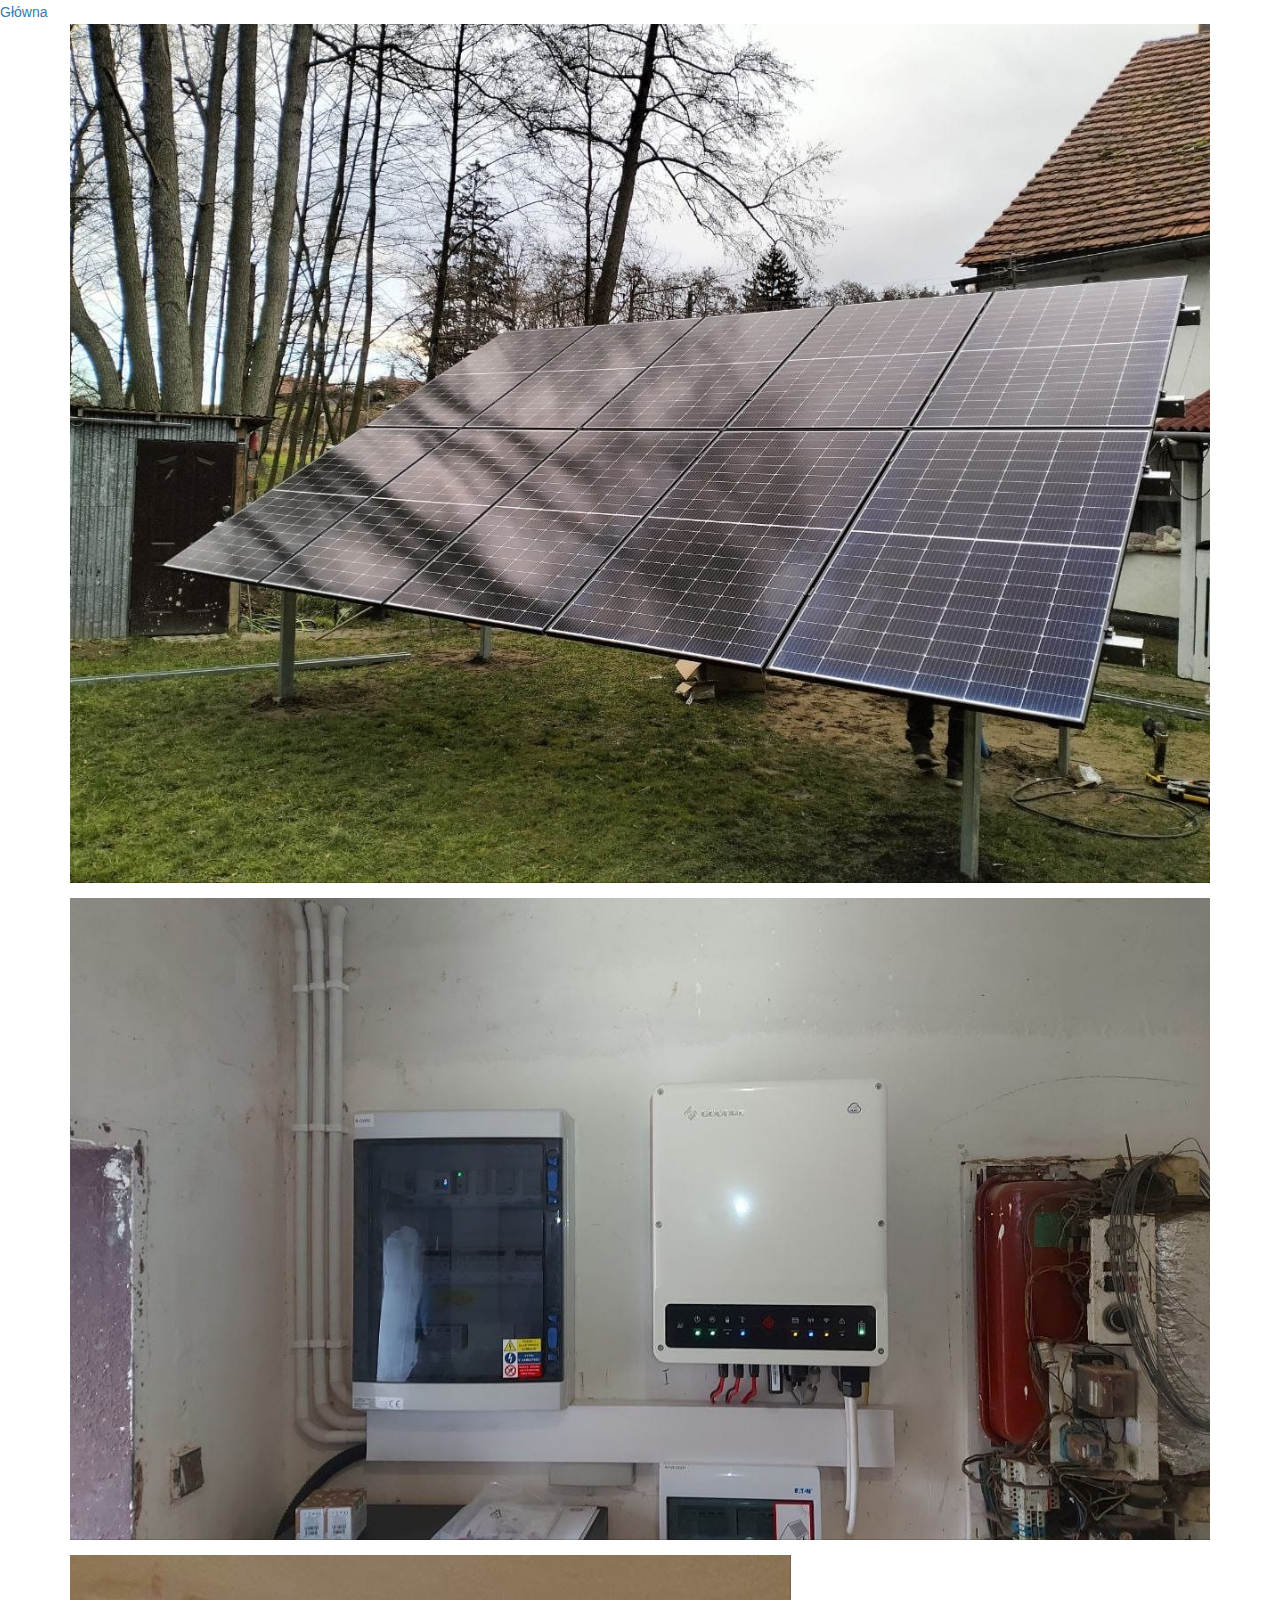
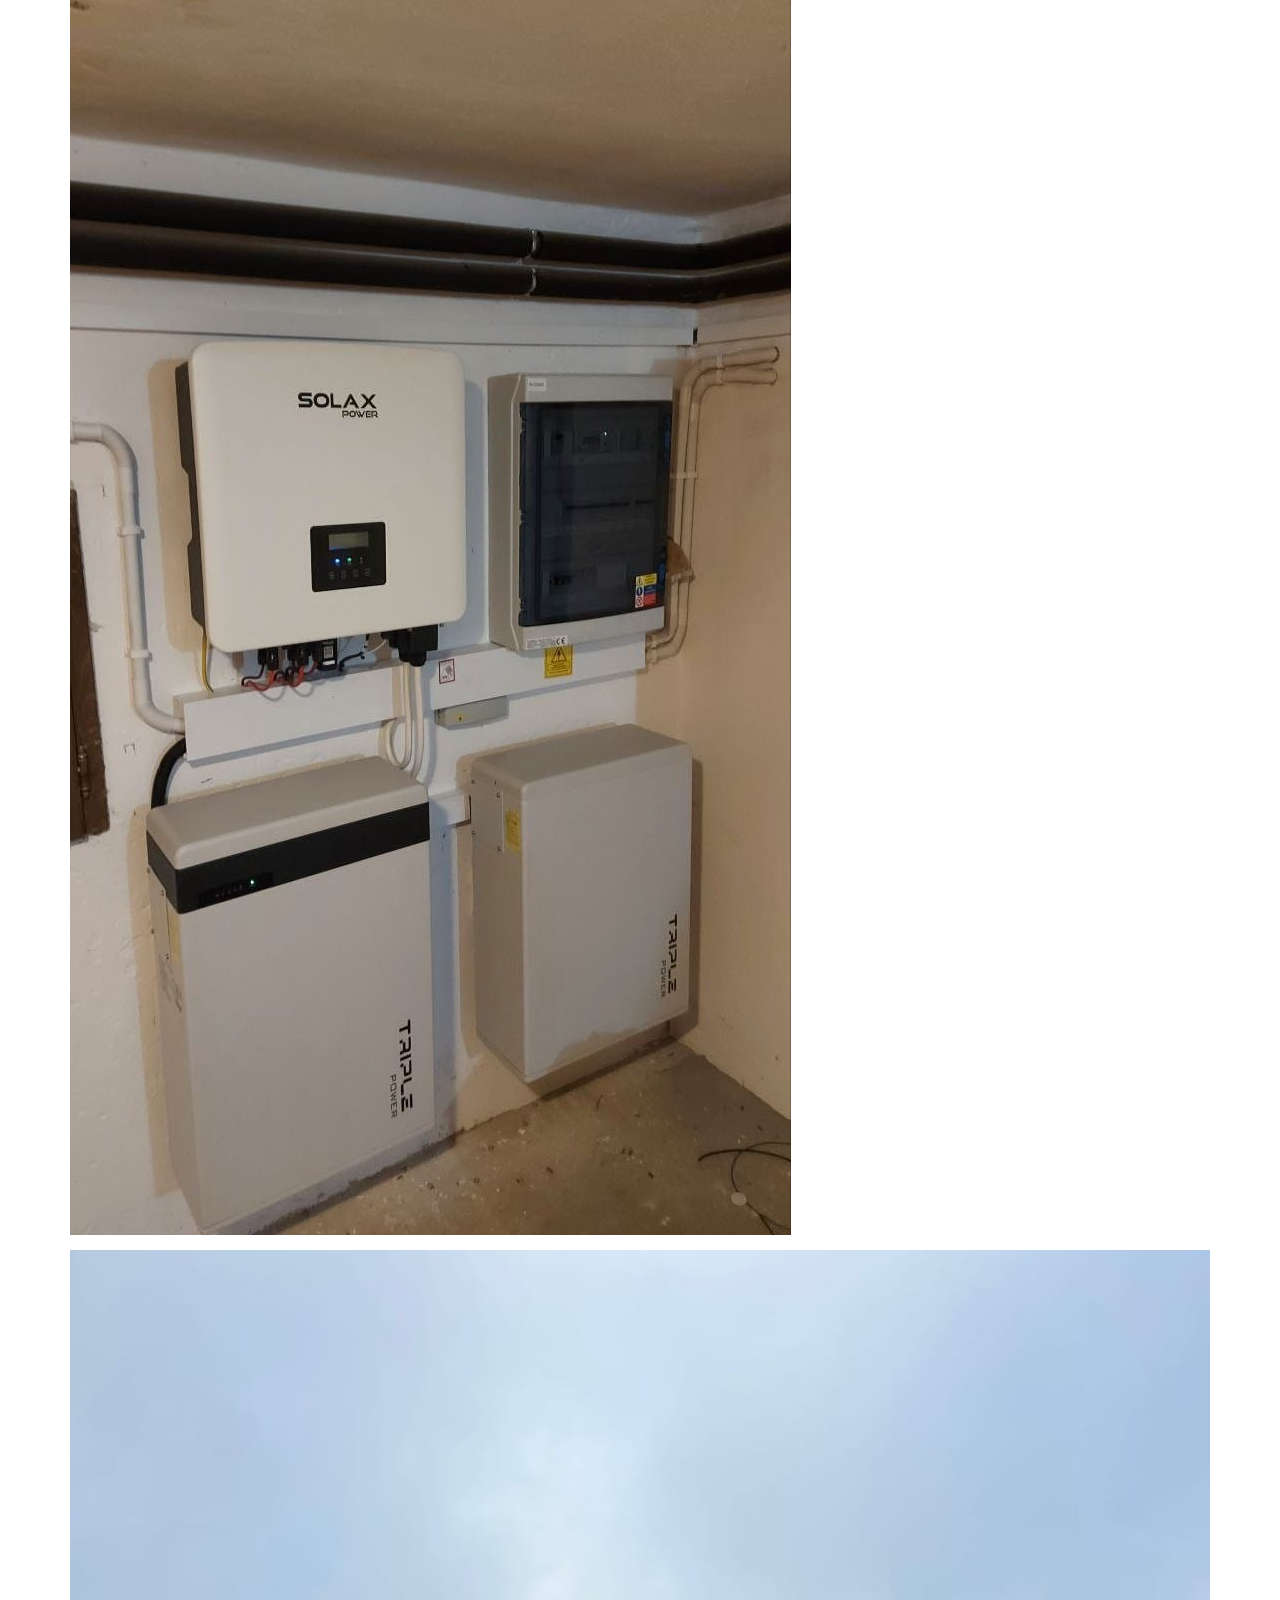
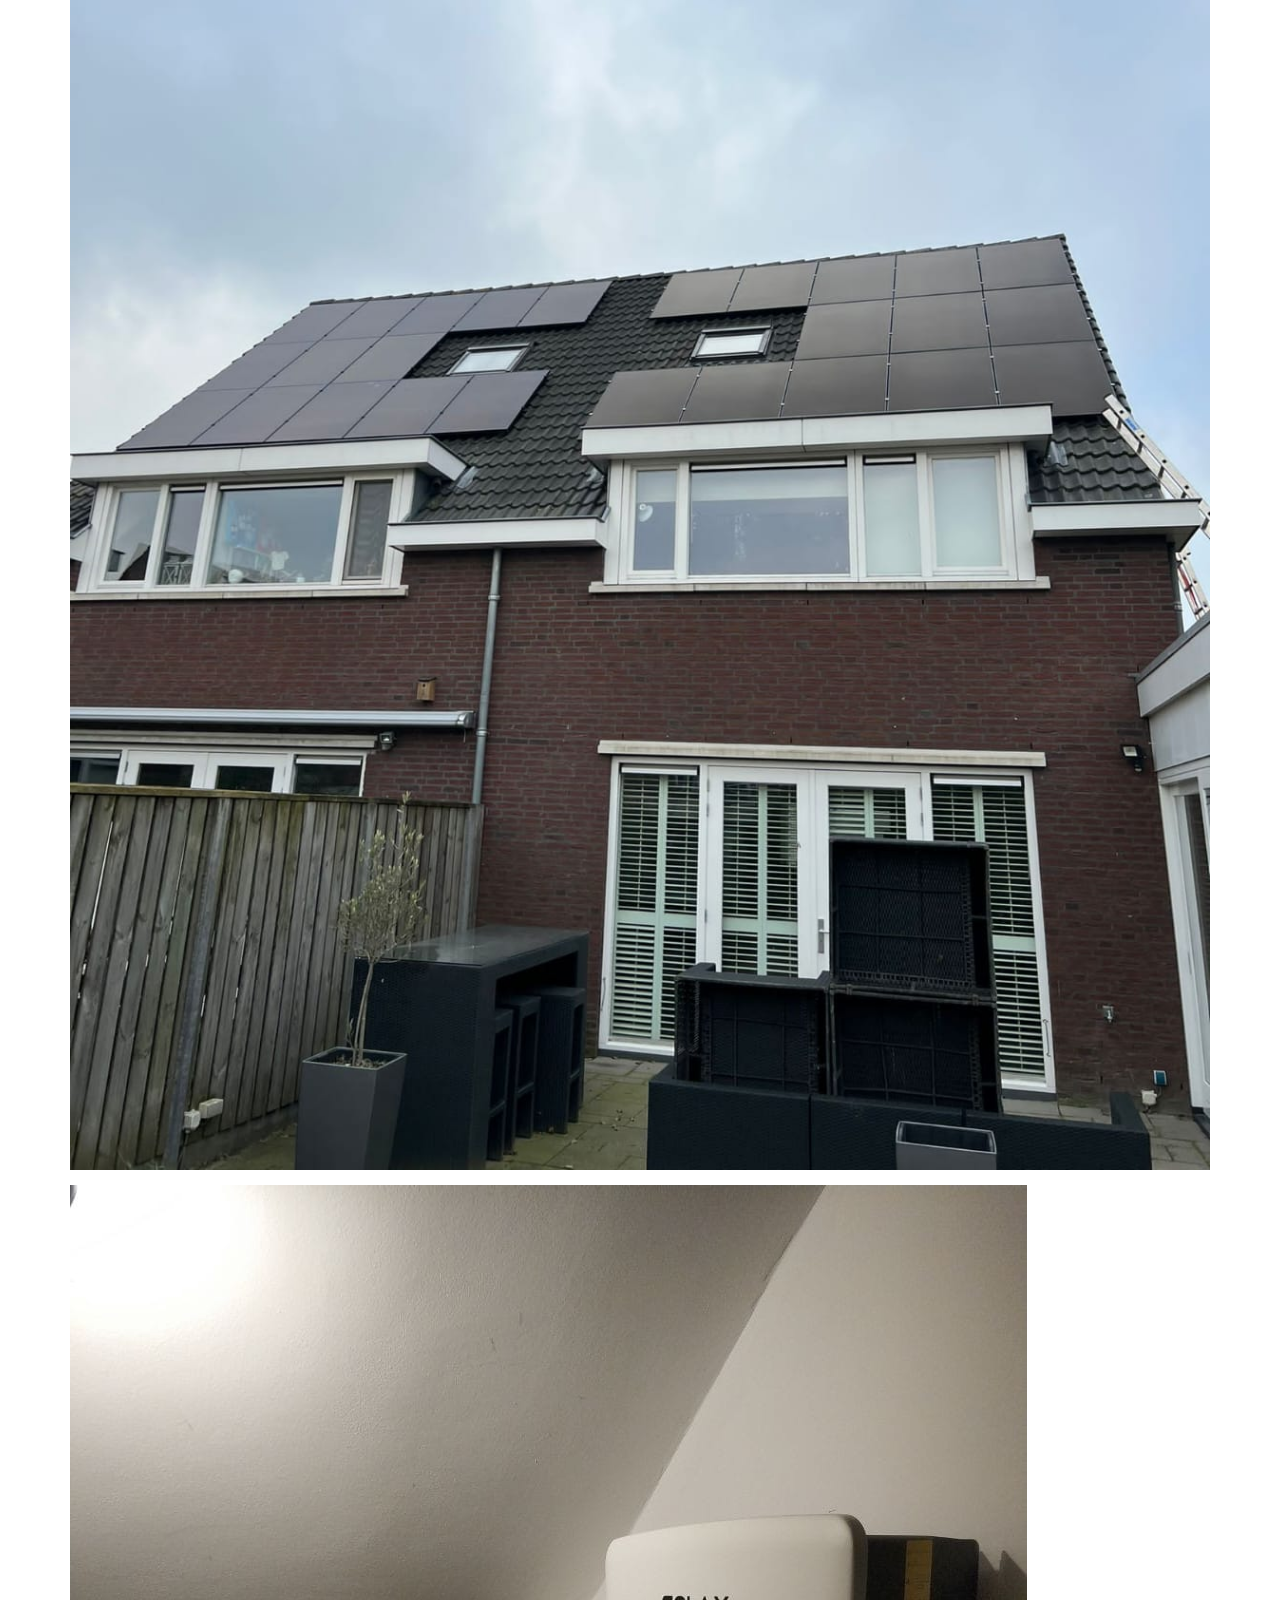
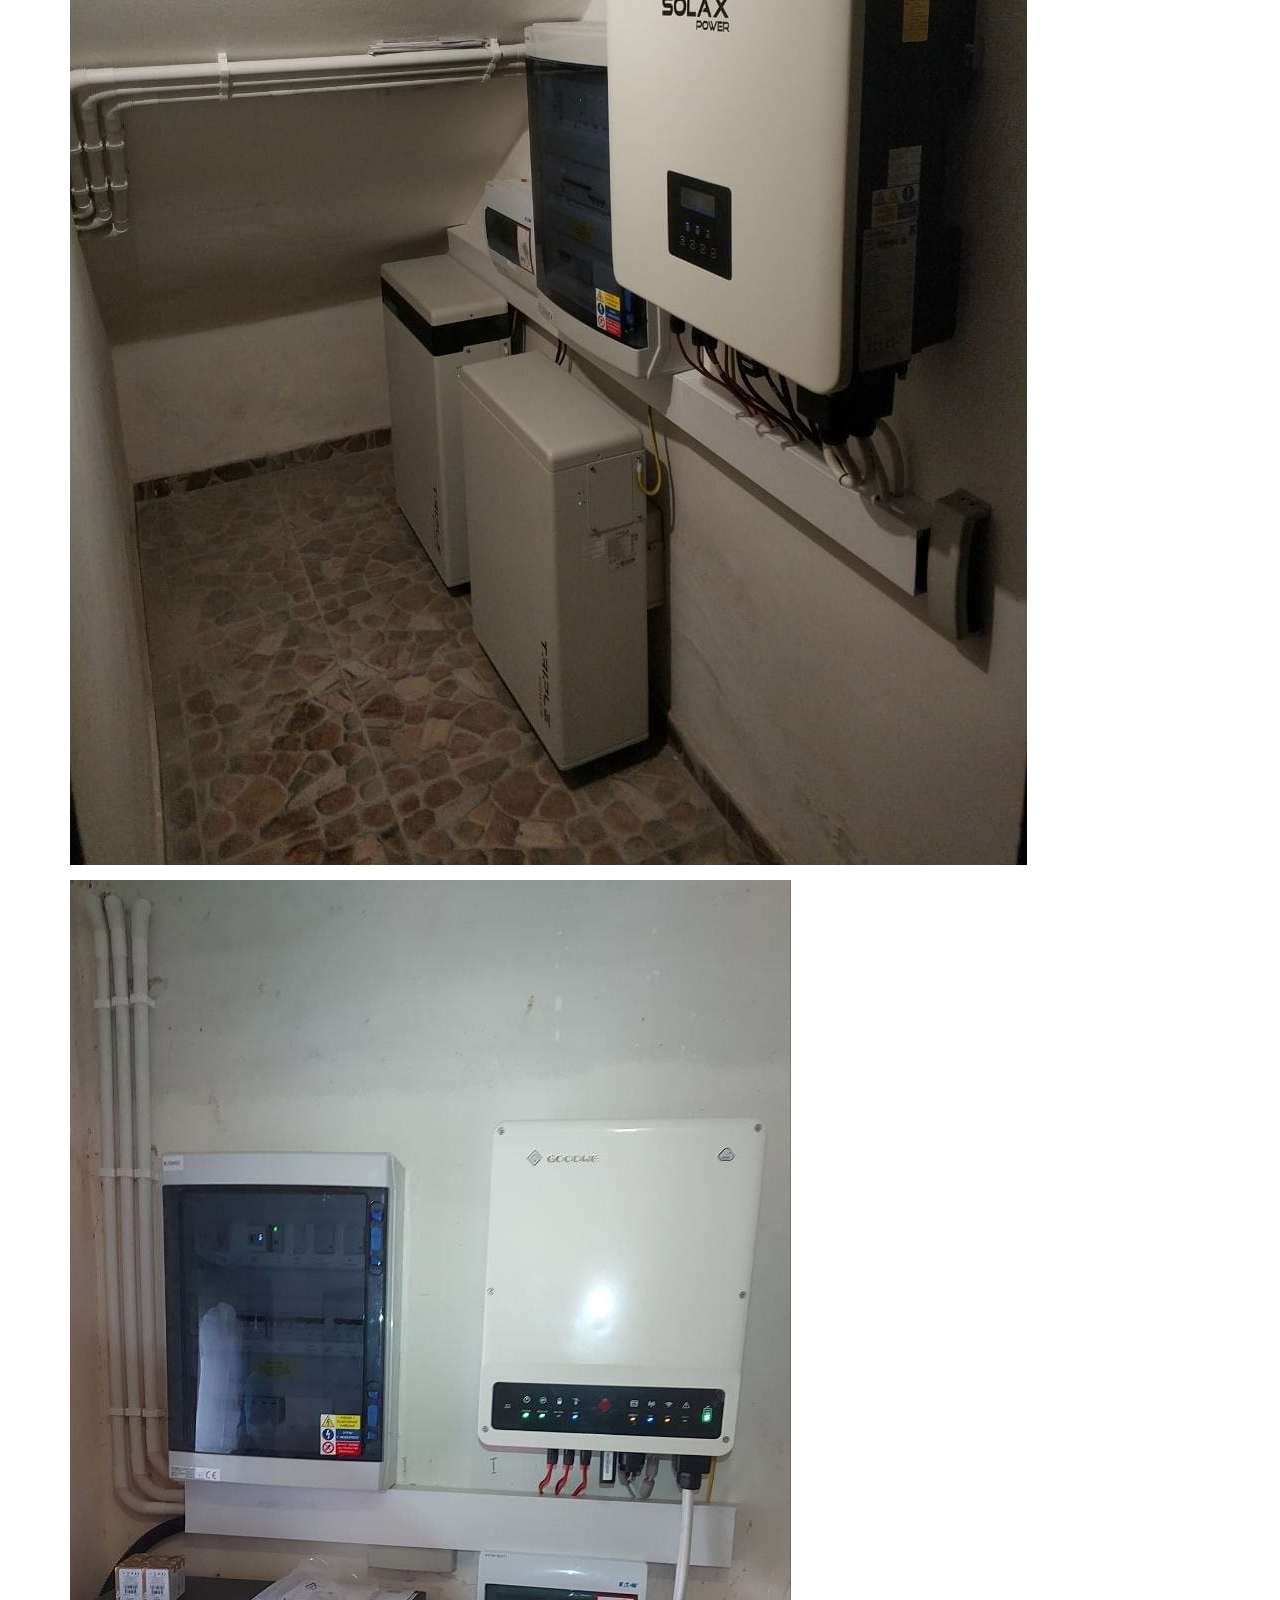
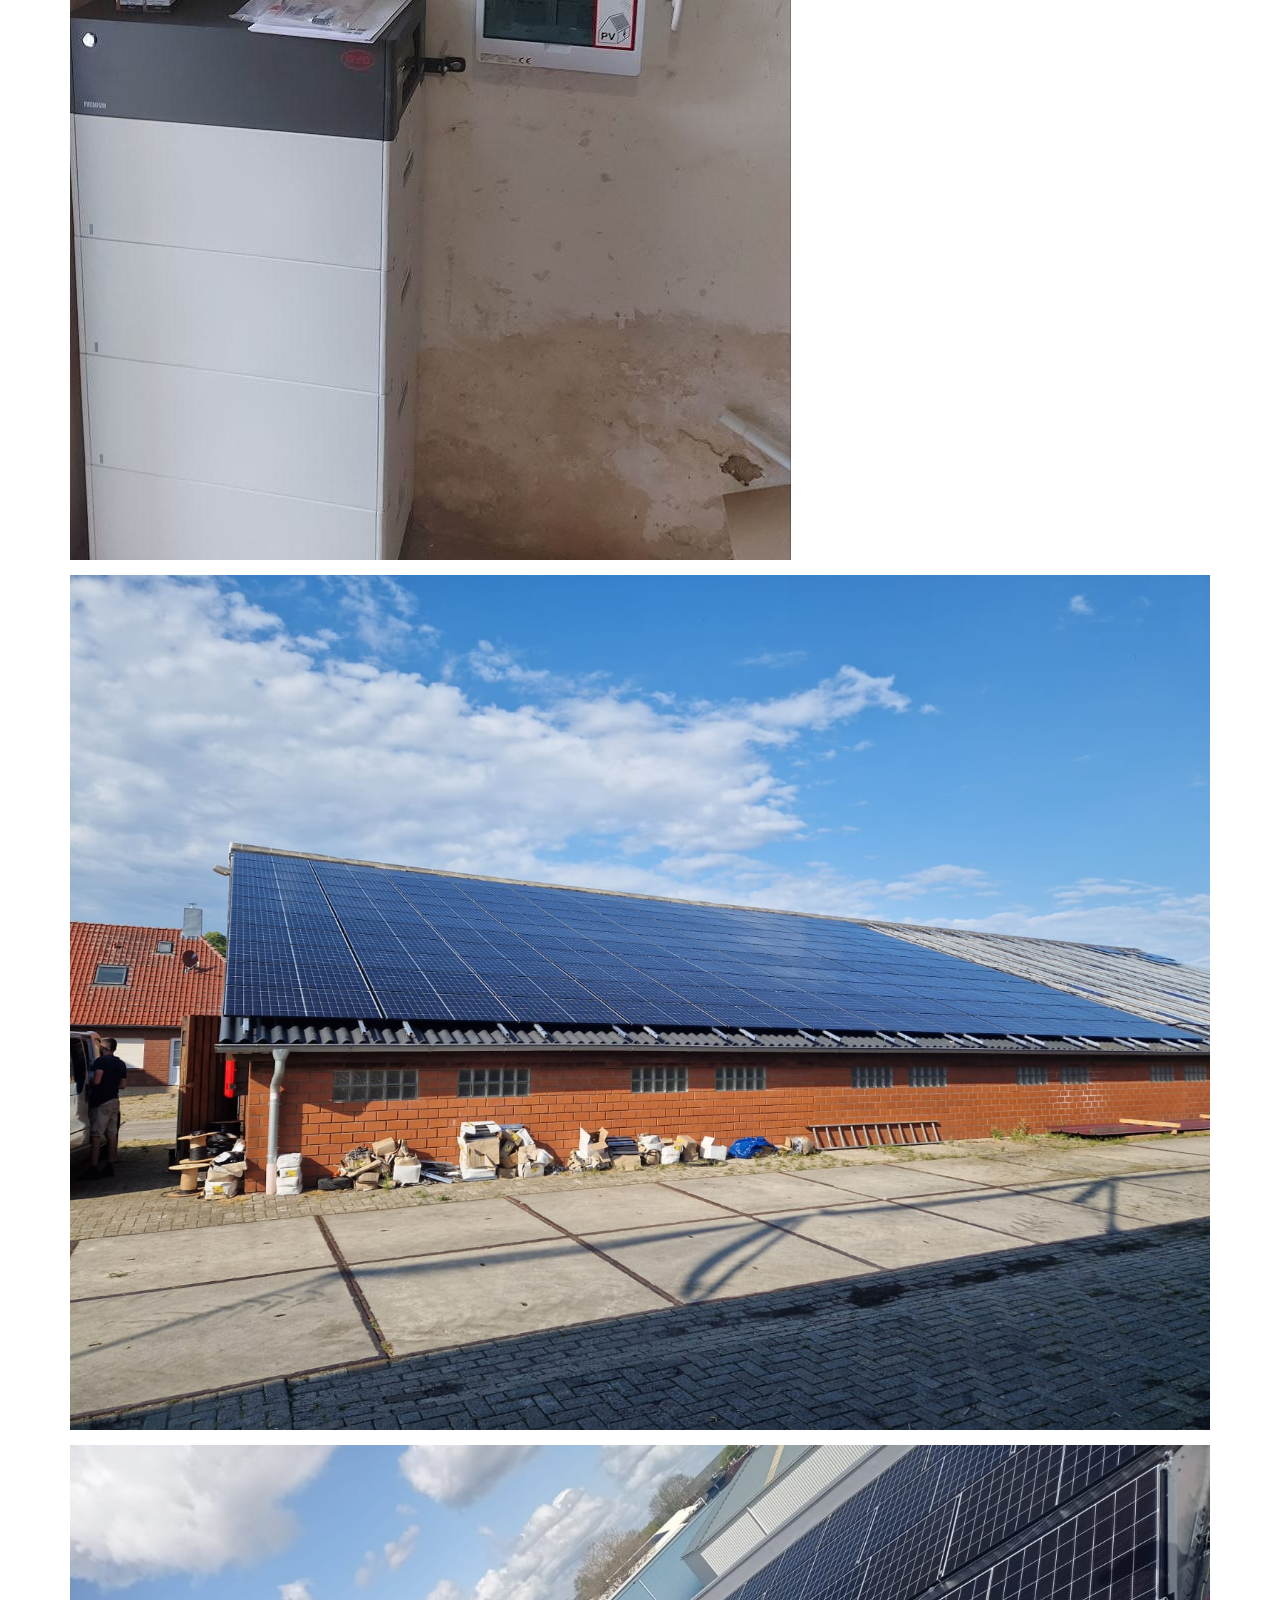
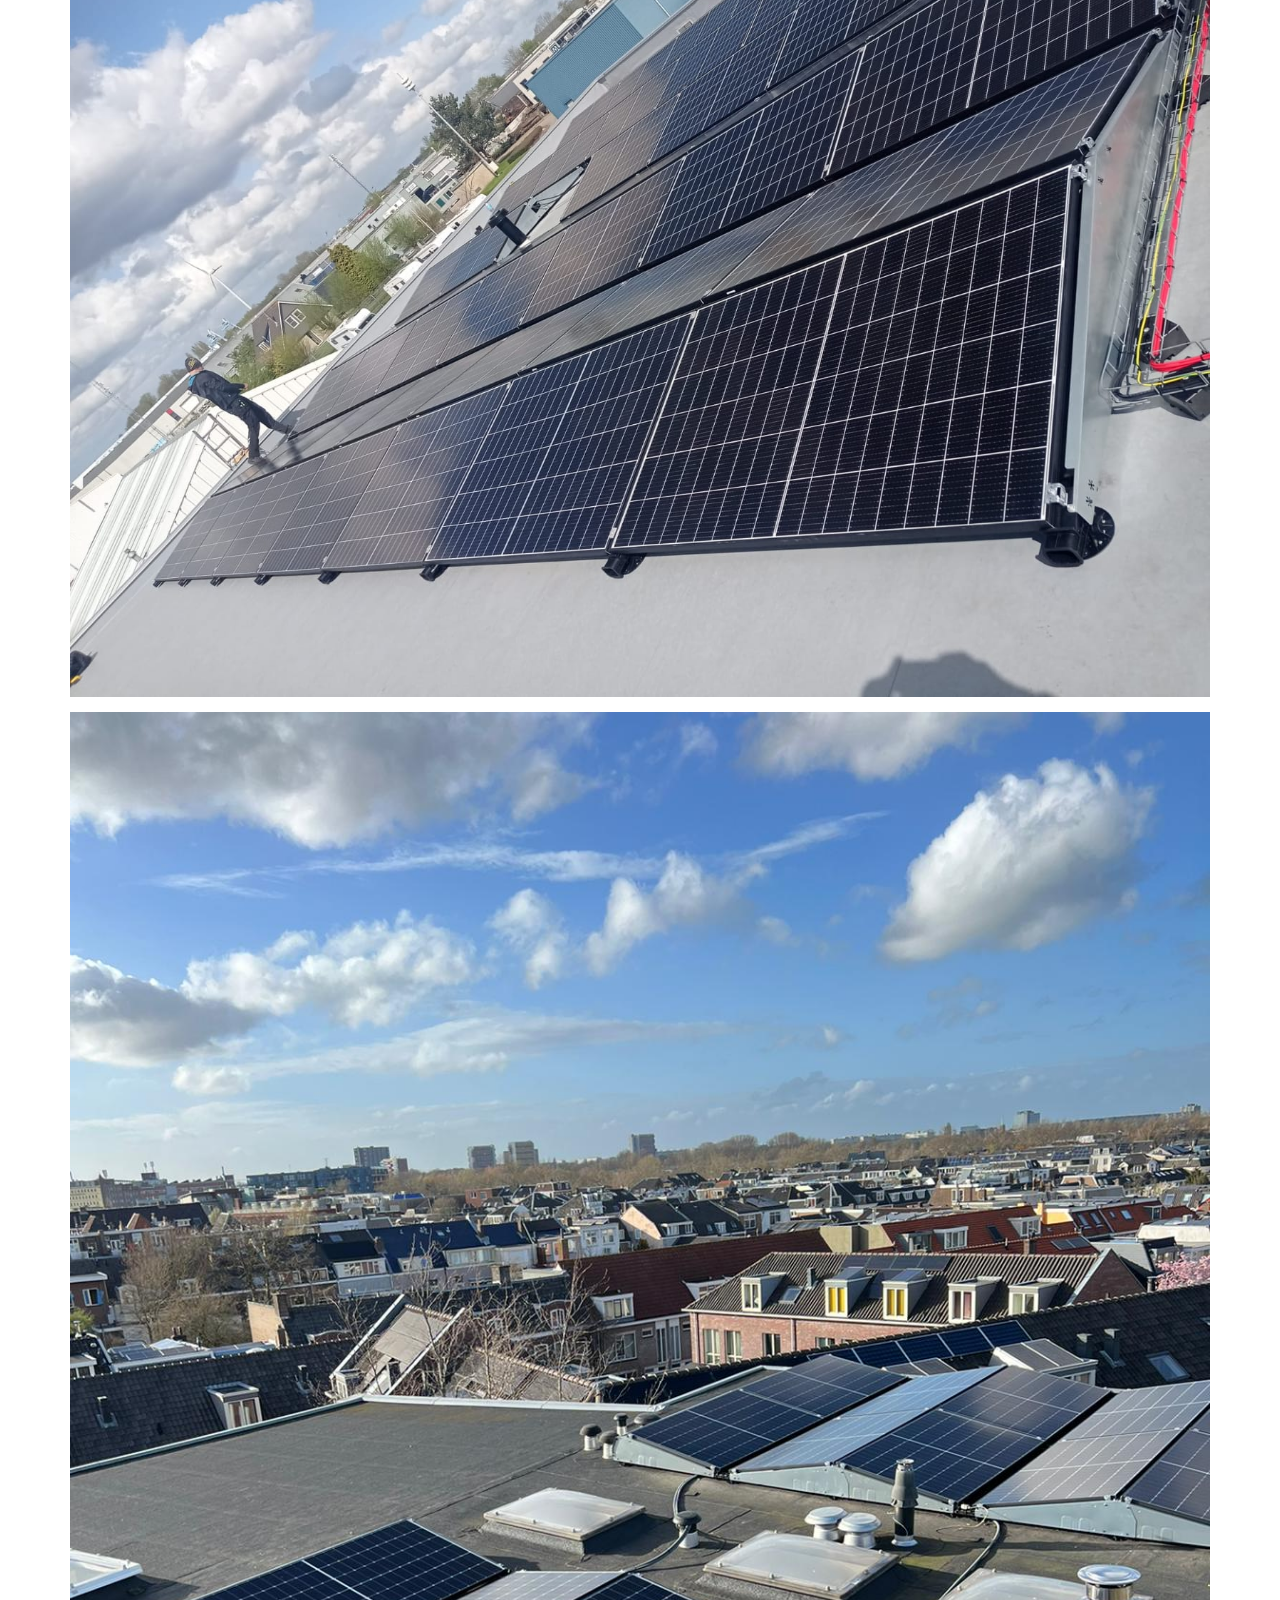
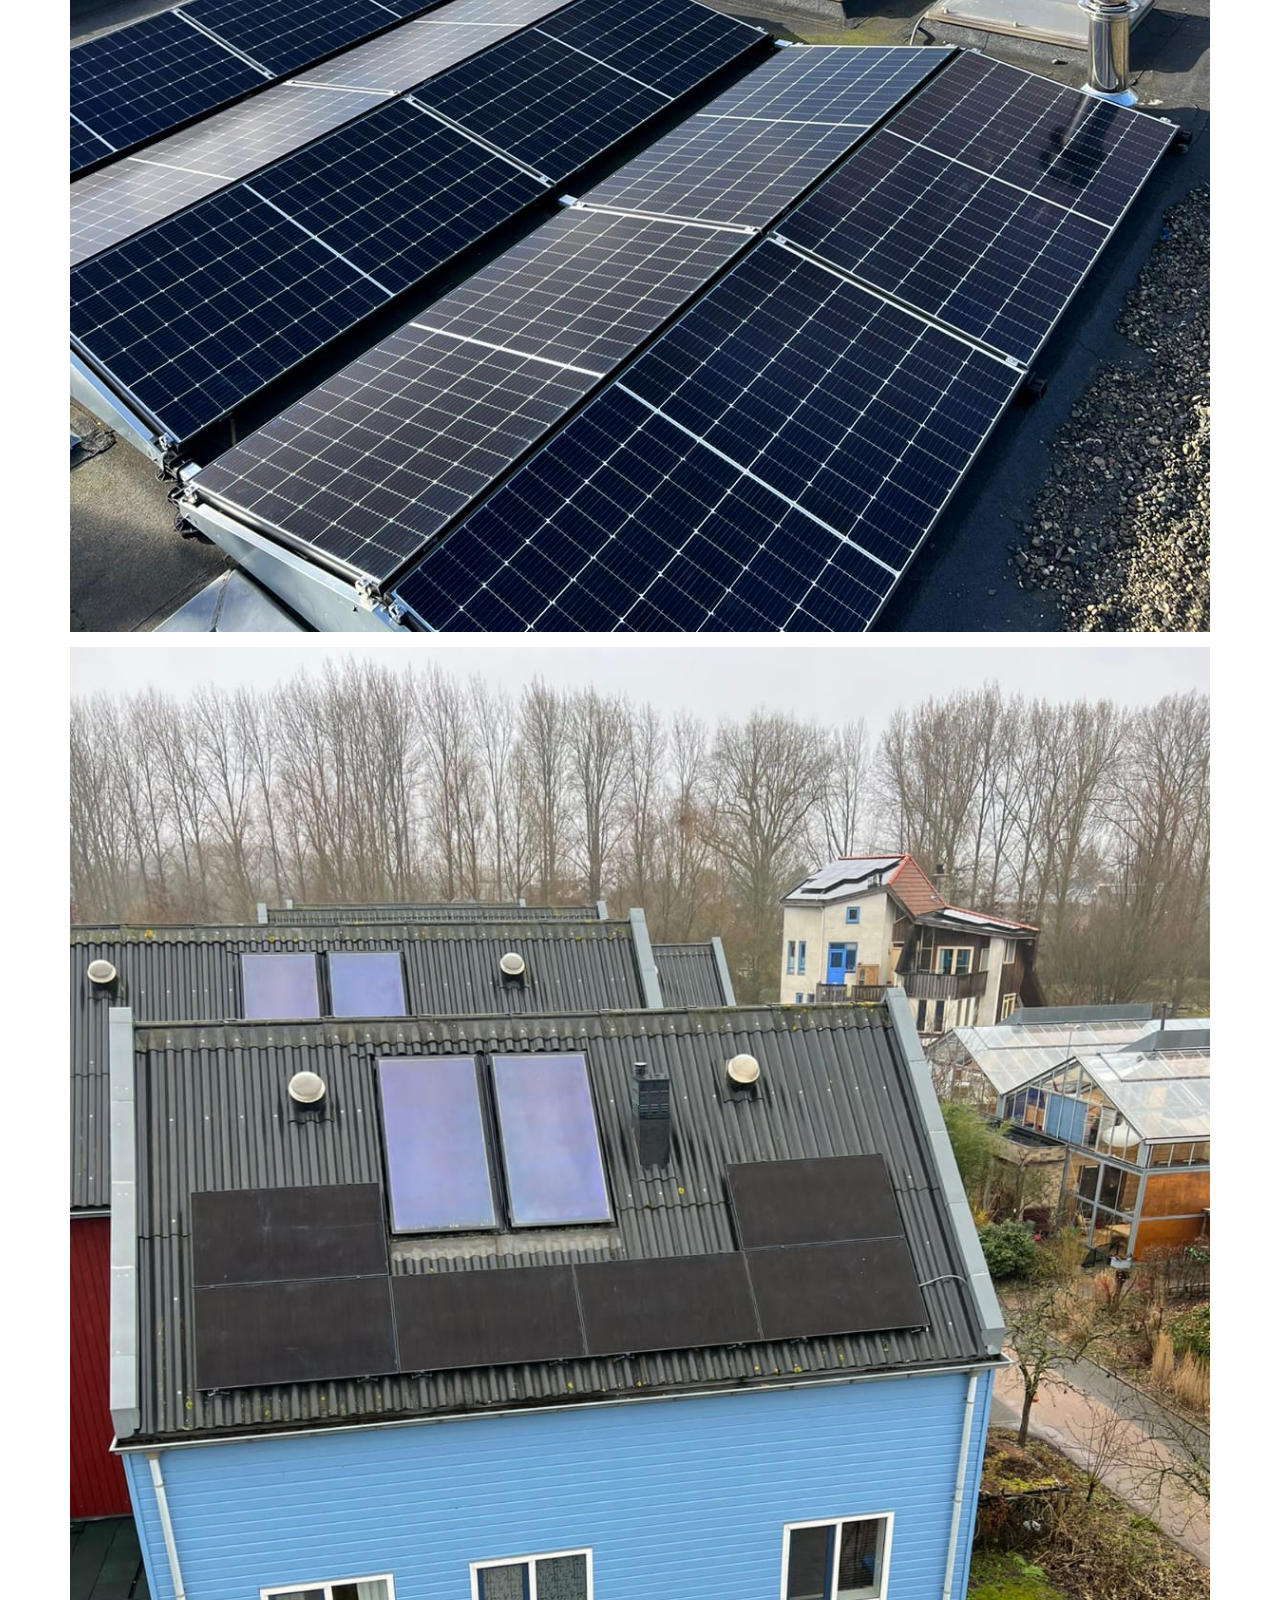
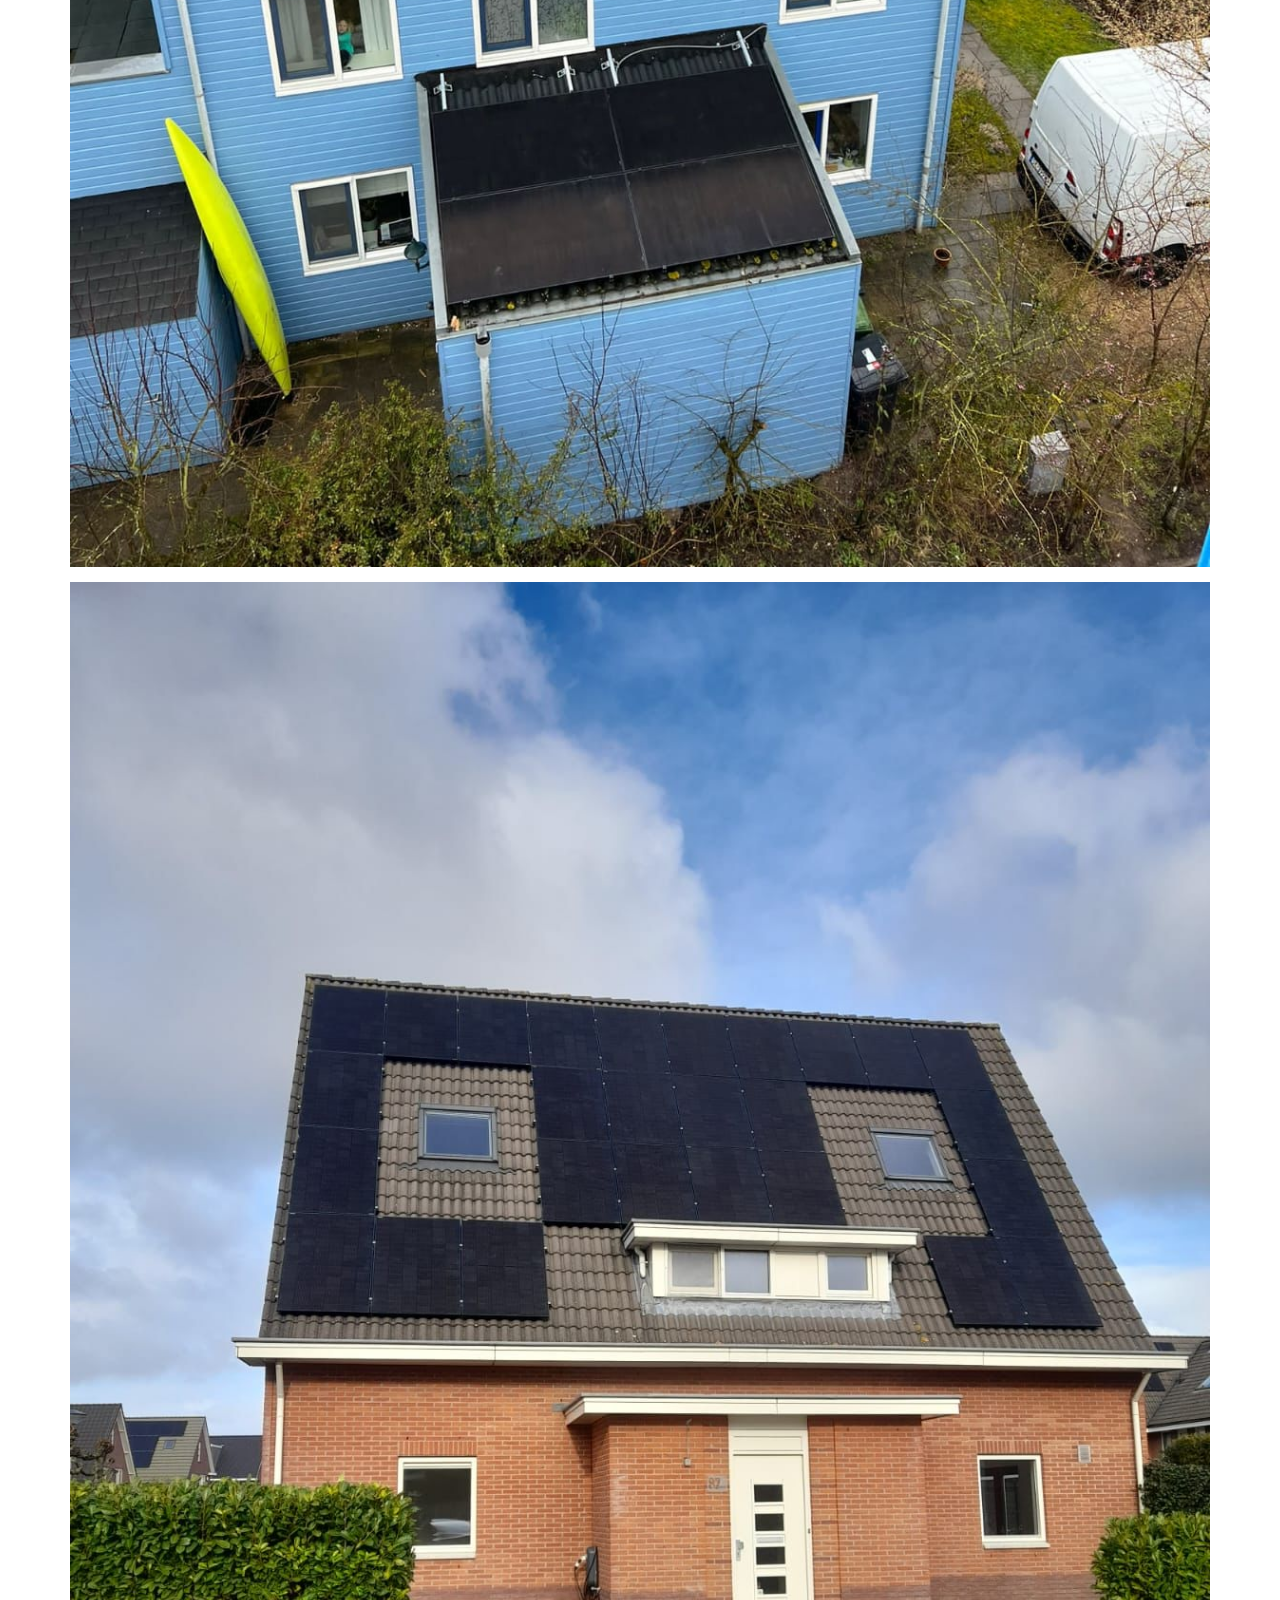
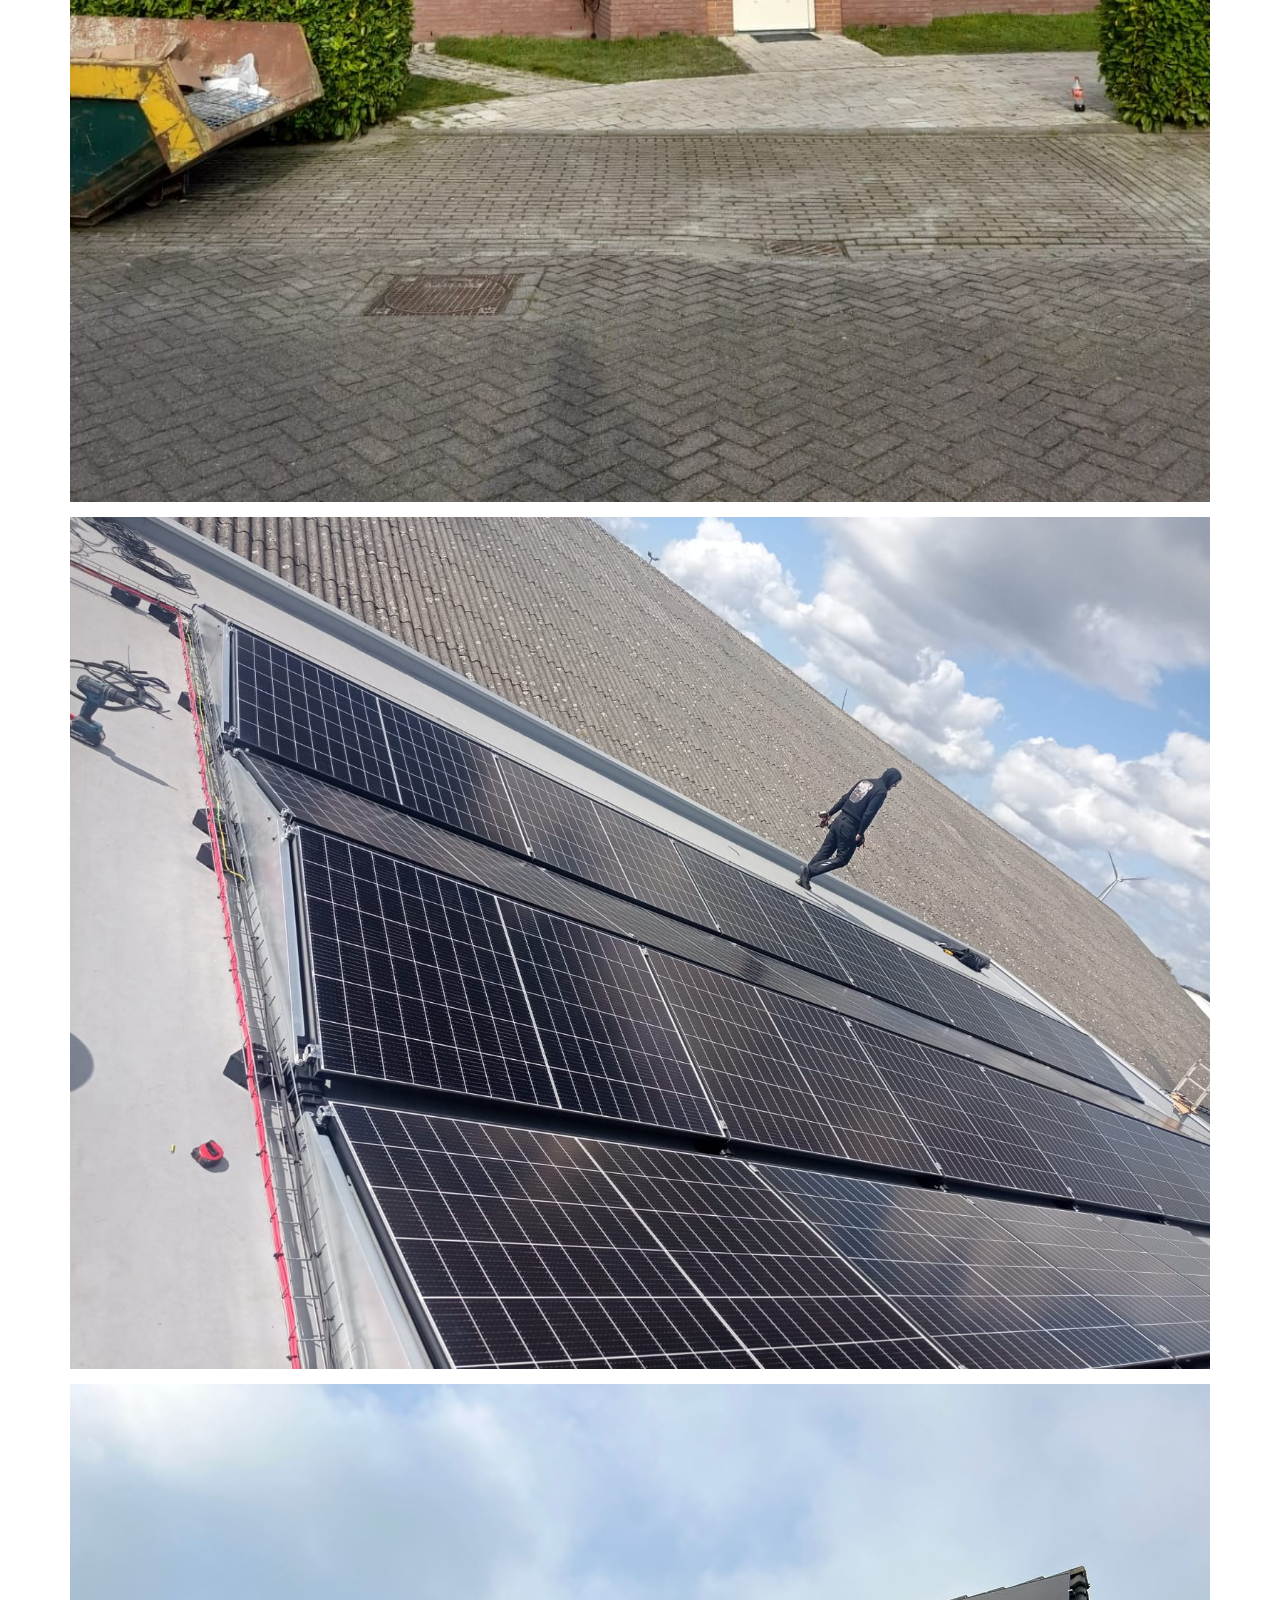
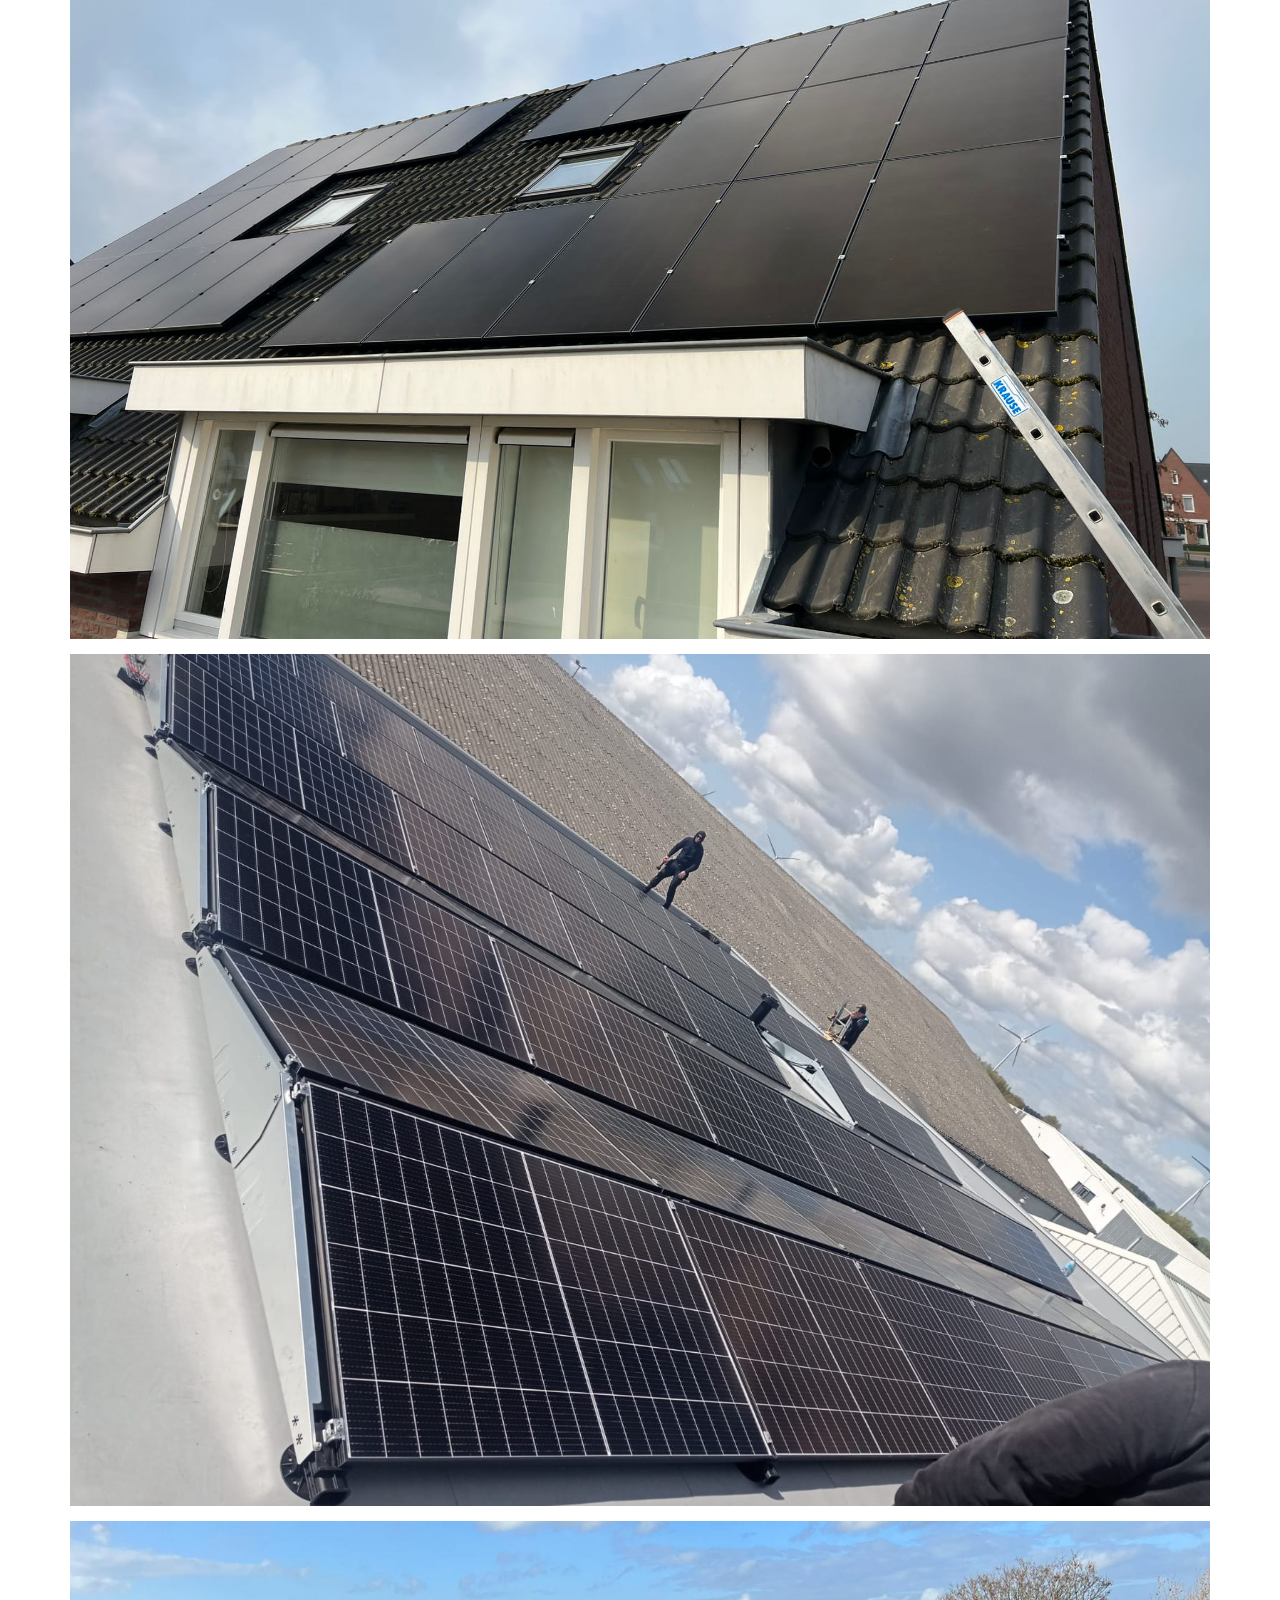
==== gallery.html @ a051c111 "add gallery" ====
<!doctype html>
<html>
<head>
<meta charset="utf-8">
<meta name="viewport" content="width=device-width, maximum-scale=1">
<title>EnergyRR</title>
<link href="css/bootstrap.min.css" rel="stylesheet" type="text/css">
<link href="css/style.css" rel="stylesheet" type="text/css"> 
<link href="css/font-awesome.css" rel="stylesheet" type="text/css"> 
<link href="css/animate.css" rel="stylesheet" type="text/css">
 
<!--[if lt IE 9]>
    <script src="js/respond-1.1.0.min.js"></script>
    <script src="js/html5shiv.js"></script>
    <script src="js/html5element.js"></script>
<![endif]-->
 
</head>
  <body>
    <div class="scroll-link gallery-item">
    <p><a href="index.html">Główna</a></p>
</div>
<div class="gallery">
    <img src="./img/fotowoltaika/fotowol_01.jpg">
    <img src="./img/fotowoltaika/fotowol_02.jpg">
    <img src="./img/fotowoltaika/fotowol_03.jpg">
    <img src="./img/fotowoltaika/fotowol_04.jpg">
    <img src="./img/fotowoltaika/fotowol_05.jpg">
    <img src="./img/fotowoltaika/fotowol_06.jpg">
    <img src="./img/fotowoltaika/fotowol_07.jpg">
    <img src="./img/fotowoltaika/fotowol_08.jpg">
    <img src="./img/fotowoltaika/fotowol_09.jpg">
    <img src="./img/fotowoltaika/fotowol_10.jpg">
    <img src="./img/fotowoltaika/fotowol_11.jpg">
    <img src="./img/fotowoltaika/fotowol_12.jpg">
    <img src="./img/fotowoltaika/fotowol_13.jpg">
    <img src="./img/fotowoltaika/fotowol_14.jpg">
    <img src="./img/fotowoltaika/fotowol_15.jpg">
    <img src="./img/fotowoltaika/fotowol_16.jpg">
    <img src="./img/fotowoltaika/fotowol_17.jpg">
    <img src="./img/fotowoltaika/fotowol_18.jpg">
    <img src="./img/fotowoltaika/fotowol_19.jpg">
    <img src="./img/fotowoltaika/fotowol_20.jpg">
    <img src="./img/fotowoltaika/fotowol_21.jpg">
    <img src="./img/hydraulika/pompyciepla_01.jpg">
    <img src="./img/hydraulika/pompyciepla_02.jpg">
    <img src="./img/hydraulika/pompyciepla_03.jpg">
    <img src="./img/hydraulika/pompyciepla_04.jpg">
    <img src="./img/hydraulika/pompyciepla_05.jpg">
    <img src="./img/hydraulika/pompyciepla_06.jpg">
    <img src="./img/hydraulika/pompyciepla_07.jpg">
    <img src="./img/hydraulika/pompyciepla_08.jpg">
    <img src="./img/hydraulika/pompyciepla_09.jpg">
    <img src="./img/hydraulika/pompyciepla_10.jpg">
    <img src="./img/hydraulika/pompyciepla_11.jpg">
    <img src="./img/hydraulika/pompyciepla_12.jpg">
    <img src="./img/hydraulika/pompyciepla_13.jpg">
    <img src="./img/hydraulika/pompyciepla_14.jpg">
    <img src="./img/hydraulika/pompyciepla_15.jpg">
    <img src="./img/hydraulika/pompyciepla_16.jpg">
    <img src="./img/hydraulika/pompyciepla_17.jpg">
    <img src="./img/hydraulika/pompyciepla_18.jpg">
    <img src="./img/hydraulika/pompyciepla_19.jpg">
    <img src="./img/hydraulika/pompyciepla_20.jpg">
</div>

  </body>
</html>
---- css/style.css ----
/*
Author URI: http://webthemez.com/
Note: 
Licence under Creative Commons Attribution 3.0 
Do not remove the back-link in this web template 
-------------------------------------------------------*/

@charset "utf-8";
@import url(http://fonts.googleapis.com/css?family=Raleway:800,700,400);
@import url(http://fonts.googleapis.com/css?family=Signika:400,600);

/* Reset
---------------------------------*/
ul {
    list-style: none;
}

.figure {
    margin: 0px;
}

img {
    max-width: 100%;
}

a, a:hover, a:active {
    outline: 0px !important;
}
.clear {
    clear: both;
    display: block;
    overflow: hidden;
    visibility: hidden;
    width: 0;
    height: 0;
}
.clearfix:before,
.clearfix:after {
    content: '\0020';
    display: block;
    overflow: hidden;
    visibility: hidden;
    width: 0;
    height: 0;
}

.clearfix:after {
    clear: both;
}


/* Styles
---------------------------------*/
body {
    background: #fff;
    font-family: 'Open Sans', sans-serif;
    font-size: 14px;
    font-weight: normal;
    color: #888888;
    margin: 0;
}

h2 {
    font-size: 38px;
    color: #222222;
    font-family: 'Raleway', sans-serif;
    font-weight: normal;
    margin: 0px 0 25px 0;
    text-align: center;
    text-transform: uppercase;
}

h3 {
    font-family: 'Open Sans', sans-serif;
    font-weight: 600;
    color: #222222;
    font-size: 18px;
    margin: 0 0 5px 0;
}

h6 {
    font-size: 16px;
    color: #888888;
    font-family: 'Open Sans', sans-serif;
    font-weight: 400;
    text-align: center;
    margin: 0 0 60px 0;
}

p {
    line-height: 24px;
    margin: 0;
}

/* Header Styles
---------------------------------*/

#header_wrapper {
    background: #ffffff;
    padding: 20px 0px;
}

.header_box {
    position: relative;
}

.logo {
    float: left;
    margin-top: 8px;
	position: relative;
	z-index: 2;
}

.res-nav_click {
    display: none;
}

/*--- Hero ----*/


	

/* Nav Styles
---------------------------------*/
.navbar-inverse {
    background-color: transparent;
    border-color: transparent;
}

.navbar {
    border: 0px solid #fff;
    min-height: 40px;
    margin-bottom: 0px;
}

.navbar-inverse .navbar-nav > li > a {
    color: #222;
}

.navStyle {
    float: right;
}

.navStyle ul {
    list-style: none;
    padding: 0px;
    margin-top: 90px;
}

.navStyle ul li {
    display: inline-block;
    margin: 0 5px;
}



.navStyle ul li:last-child {
    margin: 0 0 0 23px;
}

.navStyle ul li a {
    display: block;
    font-size: 14px;
    color: #222222;
    font-family: 'Raleway', sans-serif;
    text-decoration: none;
    text-transform: uppercase;
    font-weight: 600;
    transition: all 0.2s ease-in-out;
    -moz-transition: all 0.2s ease-in-out;
    -webkit-transition: all 0.2s ease-in-out;
}

.navStyle ul li a:hover {
    color:rgb(153, 191, 56);
}

.navStyle > li > a:hover, .nav > li > a:focus {
    text-decoration: none;
    color: rgb(153, 191, 56);
    background-color: transparent;
}

.navbar-inverse .navbar-nav > li > a:hover, .navbar-inverse .navbar-nav > li > a:focus {
    color: rgb(153, 191, 56);
    background-color: transparent;
}

.navbar-inverse .navbar-nav > .active > a, .navbar-inverse .navbar-nav > .active > a:hover, .navbar-inverse .navbar-nav > .active > a:focus {
    color: rgb(153, 191, 56);
    background-color: transparent;
}

.navStyle > li.active > a,
.navStyle > li.active > a:hover {
    text-decoration: none;
    color: rgb(153, 191, 56);
    background-color: transparent;
}

.borderLeft {
    border-left: 1px solid #DADADA;
}

.borderTop {
    margin-top: 30px;
    border-top: 1px solid #DADADA;
}

.mrgTop {
    margin-top: 30px;
}
/* Top_content
---------------------------------*/

.top_cont_outer {
    background: rgb(153, 191, 56);
    position: relative;
}

.hero_section {
    position: relative;
    padding-top: 50px;
}

.white_pad {
    position: relative;
    right: 0px;
    bottom: 0px;
}

.white_pad img {
    position: absolute;
    right: 0px;
    bottom: 0px;
}

.top_left_cont {
    padding: 110px 0;
}

.top_left_cont h3 {
    font-size: 16px;
    color: rgb(187, 216, 113);
    margin: 0 0 20px 0;
    text-align: left;
    font-weight: 700;
}

.top_left_cont h2 {
    font-size: 40px;
    color: #FFF;
    line-height: 52px;
    margin: 0 0 26px 0;
    font-family: 'Raleway', sans-serif;
    text-align: left;
}

.top_left_cont h2 strong {
    font-weight: 700;
}

.top_left_cont p {
    font-size: 16px;
    color: rgb(255, 255, 255);
    margin: 0 0 30px 0;
    line-height: 26px;
}

a.read_more2 {
    font-family: 'Raleway', sans-serif;
    display: block;
    font-size: 16px;
    width: 178px;
    height: 46px;
    line-height: 46px;
    border-radius: 3px;
    text-align: center;
    text-transform: uppercase;
    font-weight: 600;
    transition: all 0.2s ease-in-out;
    -moz-transition: all 0.2s ease-in-out;
    -webkit-transition: all 0.2s ease-in-out;
    background: transparent;
    color: #fff;
    border: 1px solid #fff;
}

a.read_more2:hover {
    background: #fff;
    color: rgb(153, 191, 56);
    border: 1px solid #fff;
}

	

.clients-names{
    font-size: 20px;
    color: #FFF;
}



/* Services
---------------------------------*/

#service {
    padding: 60px 0px;
    background:  rgb(153, 191, 56);
}

.service_wrapper {
    padding: 40px 0 40px;
}

.service-h2 {
    color: #FFF;
}


.service_block {
    text-align: center;
    padding-left: 15px;
    padding-right: 15px;
}

.service_icon {
    border: 2px solid rgb(153, 191, 56);
    border-radius: 50%;
    width: 90px;
    height: 90px;
    margin: 0px auto 25px;
}

.service_icon.icon2 {
    border: 2px solid #53d14c;
}

.service_icon.icon3 {
    border: 2px solid rgb(153, 191, 56);
}

.service_icon span {
    background: transparent;
    border-radius: 50%;
    display: block;
    height: 100%;
    width: 100%;
}

.service_icon i {
    color: rgb(153, 191, 56);
    font-size: 40px;
    margin-top: 0;
    position: relative;
    top: 20px;
    z-index: 20;
}

.service_block h3 {
    font-family: 'Raleway', sans-serif;
    font-weight: 600;
    font-size: 18px;
    color: #FFF;
    margin: 35px 0 18px;
}

.service_block p {
    font-size: 16px;
    color: #888888;
    margin: 0px;
}
	


/* Latest Work
---------------------------------*/


#work_outer {
    background: #f9f9f9;
    padding: 70px 0px;
    position: relative;
}

.work_pic {
    position: absolute;
    right: 0;
    top: 25%;
    width: 50%;
}

.inner_section {
    padding: 60px 0 20px;
}

.service-list {
    padding: 0 0 0 0;
    font-size: 14px;
    margin-bottom: 40px;
}

.service-list-col1 {
    float: left;
    width: 60px;
    text-align: center;
}

.service-list-col1 i {
    /* display:; */
    color: #888;
    font-size: 19px;
    font-style: normal;
    line-height: 20px;
}

.service-list-col2 {
    overflow: hidden;
}

.page_section.alabaster {
    background: #fafafa;
}

.work_bottom {
    padding: 20px 0 0 0px;
}

.work_bottom span {
    font-size: 18px;
    color: #333333;
    display: block;
    margin: 0 0 20px 0;
}

a.contact_btn {
    background: #fff;
    text-transform: uppercase;
    display: block;
    width: 176px;
    height: 49px;
    text-align: center;
    line-height: 49px;
    font-size: 16px;
    color: rgb(153, 191, 56);
    border-radius: 3px;
    font-family: 'Raleway', sans-serif;
    font-weight: 600;
    border: 2px solid rgb(153, 191, 56);
    transition: all 0.2s ease-in-out;
    -moz-transition: all 0.2s ease-in-out;
    -webkit-transition: all 0.2s ease-in-out;
}

a.contact_btn:hover {
    background: rgb(153, 191, 56);
    color: #fff;
}

.input-text {
    background: transparent;
}



img {
    max-width: 100%;
}

/* no transition on .isotope container */

.isotope .isotope-item {
  /* change duration value to whatever you like */
    -webkit-transition-duration: 0.6s;
    -moz-transition-duration: 0.6s;
    transition-duration: 0.6s;
}

.isotope .isotope-item {
    -webkit-transition-property: -webkit-transform, opacity;
    -moz-transition-property: -moz-transform, opacity;
    transition-property: transform, opacity;
}

.page_section.paddind {
    padding-bottom: 80px;
}


/* Happy Clients
---------------------------------*/



#clients {
    padding: 60px 0px;
}

.client_area {
    width: 960px;
    margin: 0px auto;
}

.client_section {
    padding: 35px 0 0 0;
}

.client_section.btm {
    padding: 20px 0 0 0;
}

.client_profile {
    float: left;
    text-align: center;
}

.client_profile.flt {
    float: right;
}

.client_profile_pic {
    border-radius: 50%;
    border: 2px solid #f5f5f5;
    margin: 0 0 15px 0;
    width: 220px;
    height: 220px;
}

.client_profile_pic img {
    border-radius: 50%;
    border: 3px solid #f5f5f5;
}

.client_profile h3 {
    font-size: 18px;
    color: #49b5e7;
    margin: 0 0 0 0;
}

.client_profile span {
    display: block;
    font-size: 16px;
    color: #888888;
}

/* Clients
---------------------------------*/


.client_logos {
    background: rgb(153, 191, 56);
    padding: 80px 0;
    margin-top: 40px;
   
}

.client_logos ul {
    padding: 0;
    margin: 0;
    list-style: none;
    text-align: center;
}

.client_logos ul li {
    display: inline;
    margin: 0 25px;
}

.client_logos ul a {
    display: inline-block;
    margin: 0 20px;
}

.page_section.team {
    padding: 60px 0;
}

.page_section.team h6 {
    margin-bottom: 40px;
}


/* Team
---------------------------------*/
.team_section {
    /* max-width: 993px; */
    margin: 0 auto;
}

.team_area {
    width: 30.66%;
    margin-right: 3.82979%;
    /* height: 490px; */
    overflow: hidden;
    text-align: center;
    float: left;
}

.team_area span {
    margin-bottom: 24px;
    display: block;
}

.team_area:nth-of-type(3n+0) {
    margin: 0;
}

.team_box {
    width: auto;
    height: auto;
    position: relative;
    border-radius: 50%;
    margin: 7px 7px 25px 7px;
}

.team_box_shadow {
    transition: all 0.3s ease-in-out;
    -moz-transition: all 0.3s ease-in-out;
    -webkit-transition: all 0.3s ease-in-out;
    position: absolute;
    width: 100%;
    height: 26%;
    z-index: 10;
    bottom: 0px;
}

.team_box_shadow a {
    display: block;
    width: 100%;
    height: 100%;
    border-bottom: 4px solid rgb(153, 191, 56);
}

.team_box:hover .team_box_shadow {
    box-shadow: inset  0px 0px 0px 148px rgba(17,17,17,0.80);
}

.team_box:hover ul {
    display: block;
    opacity: 1;
}

.team_box img {
    display: block;
    border-radius: 0%;
    width: 90%;
    margin: 0 auto;
}

.team_box ul {
    display: block;
    opacity: 0;
    padding: 0;
    margin: 0;
    list-style: none;
    position: absolute;
    left: 0;
    top: 86%;
    width: 100%;
    text-align: center;
    margin-top: -14px;
    z-index: 15;
    transition: all 0.6s ease-in-out;
    -moz-transition: all 0.6s ease-in-out;
    -webkit-transition: all 0.6s ease-in-out;
}

.team_box ul li {
    display: inline;
    margin: 0 11px;
}

.team_box ul li a { 
    display: inline-block;
    font-size: 28px;
    color: #fff;
    transition: all 0.3s ease-in-out;
    -moz-transition: all 0.3s ease-in-out;
    -webkit-transition: all 0.3s ease-in-out;
}

.team_box ul li a:hover, .team_box ul li a:focus {
    text-decoration: none;
}

.team_box ul li a.fa-fa-whatsupp:hover {
    color: #55acee;
}

.team_box ul li a.fa-facebook:hover {
    color: #3b5998;
}

.team_box ul li a.fa-pinterest:hover {
    color: rgb(153, 191, 56);
}

.team_box ul li a.fa-google-plus:hover {
    color: rgb(153, 191, 56);
}
 
#aboutUs {
    padding: 60px 0;
}

/* Contact
---------------------------------*/
.page_section.contact {
    padding: 90px 0 100px;
}
 
.contact_section {
    margin: 0 0 60px 0;
}

.contact_section h2 {
    font-size: 40px;
    color: #ffffff;
    margin: 0 0 50px 0;
    text-transform: uppercase;
}

.contact_block {
    text-align: center;
}

.contact_block_icon {
    border-radius: 50%;
    height: 85px;
    width: 85px;
    margin: 0px auto 20px;
}

.contact_block_icon.icon2 {
    border-color:rgb(153, 191, 56);
}

.contact_block_icon.icon3 {
    border-color: #49b5e7;
}

.contact_block_icon span {
    background: none repeat scroll 0 0 #8ae072;
    border: 5px solid #fff;
    border-radius: 50%;
    display: block;
    height: 100%;
    width: 100%;
}

.contact_block_icon.icon2 {
    border-color: rgb(153, 191, 56);
}

.contact_block_icon.icon2 span {
    background: rgb(153, 191, 56);
}

.contact_block_icon.icon3 {
    border-color: #49b5e7;
}

.contact_block_icon.icon3 span {
    background: #49b5e7;
}

.contact_block_icon i {
    color: #fff;
    font-size: 36px;
    margin-top: 0;
    position: relative;
    top: 26px;
    z-index: 20;
}

.contact_block span {
    display: block;
    font-size: 16px;
    color: #ffffff;
    line-height: 20px;
}

.contact_block span a {
    display: block;
    font-size: 16px;
    color: #ffffff;
    line-height: 20px;
}

.contact_info {
    font-size: 15px;
    margin: 0 0 0 20px;
    padding-left: 0;
}

.contact_info  h3 {
    font-size: 24px;
    font-weight: 600;
    margin: 0 0 30px;
    color: #fff;
}

.contact_info p {
    line-height: 28px;
    display: block;
    font-size: 16px;
    color: #ffffff;
    margin: 0 0 30px;
}

.social_links {
    padding:0;
    margin: 0;
    display: block;
    overflow: hidden;
    list-style: none;
}

.social_links li {
    float: left;
    margin-right: 4px;
}

.social_links li a {
    display: block;
    width: 50px;
    height: 50px;
    text-align: center;
    line-height: 50px;
    font-size: 25px;
    color: #fff;
}

.social_links li a:hover, .social_links li a:focus {
    text-decoration: none;
    border-radius: 80px;
}

.whats-app{

    width: 50px;
    height: 50px;
    bottom: 40px;
    color: #FFF;
    text-align: center;
    font-size: 30px;
    margin-left: 25px;
    z-index: 100; 
}
 

.form {
    margin: 0 66px 0 30px;
}

.input-text {
    padding: 15px 16px;
    border: 1px solid #ccc;
    width: 100%;
    height: 50px;
    display: block;
    border-radius: 4px;
    font-size: 15px;
    color: #aaa;
    margin: 0 0 15px 0;
    transition: all 0.3s ease-in-out;
    -moz-transition: all 0.3s ease-in-out;
    -webkit-transition: all 0.3s ease-in-out;
}

.input-text:focus {
    border: 1px solid #fff;
    outline: 0;
    -webkit-box-shadow: inset 0 1px 1px rgba(0, 0, 0, 0.075), 0 0 8px rgba(124, 197, 118, 0.3);
    -moz-box-shadow: inset 0 1px 1px rgba(0, 0, 0, 0.075), 0 0 8px rgba(124, 197, 118, 0.3);
    box-shadow: inset 0 1px 1px rgba(0, 0, 0, 0.075), 0 0 8px rgba(124, 197, 118, 0.3);
}

.input-text.text-area {
    height: 230px;
    resize: none;
    overflow: auto;
    
}

.input-btn {    
    width: 175px;
    height: 50px;
    letter-spacing: 0px;
    background: rgb(153, 191, 56);
    border-radius: 3px;
    color: #ffffff;
    font-size: 16px;
    text-transform: uppercase;
    font-weight: 600;
    border: 0px;
    transition: all 0.3s ease-in-out;
    -moz-transition: all 0.3s ease-in-out;
    -webkit-transition: all 0.3s ease-in-out;
}

.input-btn:hover {
    background: #fff;
    color: #222;
}

/* Footer
---------------------------------*/

.footer_wrapper {
    background: #232323;
}

.footer_bottom {
    border-top: 1px solid #3C3A3A;
    padding: 25px 0;
}

.footer_bottom span {
    display: block;
    font-size: 14px;
    color: #cccccc;
    text-align: center;
}

.footer_bottom span a {
    display: inline-block;
    color: rgb(153, 191, 56);
    font-size: 16px;
    transition: all 0.3s ease-in-out;
    -moz-transition: all 0.3s ease-in-out;
    -webkit-transition: all 0.3s ease-in-out;
}

.footer_bottom span a:hover {
    color: #fff;
}

/* Animation Timers
---------------------------------*/
.delay-02s {
    animation-delay: 0.2s;
    -webkit-animation-delay: 0.2s;
}

.delay-03s {
    animation-delay: 0.3s;
    -webkit-animation-delay: 0.3s;
}

.delay-04s {
    animation-delay: 0.4s;
    -webkit-animation-delay: 0.4s;
}

.delay-05s {
    animation-delay: 0.5s;
    -webkit-animation-delay: 0.5s;
}

.delay-06s {
    animation-delay: 0.6s;
    -webkit-animation-delay: 0.6s;
}

.delay-07s {
    animation-delay: 0.7s;
    -webkit-animation-delay: 0.7s;
}

.delay-08s {
    animation-delay: 0.8s;
    -webkit-animation-delay: 0.8s;
}

.delay-09s {
    animation-delay: 0.9s;
    -webkit-animation-delay: 0.9s;
}

.delay-1s {
    animation-delay: 1s;
    -webkit-animation-delay: 1s;
}

.delay-12s {
    animation-delay: 1.2s;
    -webkit-animation-delay: 1.2s;
}


/*new_profolio*/



	
/* Portfolio */	
	
.container.portfolio_title {
    padding-bottom: 0px;
}

#portfolio {
    padding: 60px 0 40px;
}



/* Portfolio Filters */	

#filters {
    margin-top: 10px;
    margin-bottom: 40px;
    text-align: center;
    display: block;
    float: none;
    z-index: 2;
    position: relative;
}

#filters ul li {
    display: inline-block;
    margin: 0 5px;
}

#filters ul li a {
    display: block;
}

#filters ul li a h5 {
    background: none repeat scroll 0 0 #f7f7f7;
    border-radius: 4px;
    display: inline-block;
    
    font-size: 12px;
    line-height: 20px;
    margin-bottom: 5px;
    padding: 10px 22px;
    text-transform: uppercase;
    transition: all 0.3s ease-in-out 0s;
    background: #fff;
    border: #C2C2C2 solid 1px;
    color: #7C7C7C;
}

#filters ul li a:hover h5, #filters ul li a.active h5 {
    background: #fff;
    color:rgb(153, 191, 56);
    text-decoration: none;
    border: rgb(153, 191, 56) solid 1px;
}

.section-title h2 {
    color: #222222;
    font-family: 'Raleway', sans-serif;
    font-size: 34px;
    letter-spacing: -1px;
    margin: 0 0 15px;
    text-align: center;
    text-transform: uppercase;
}

.section-title span {
    display: block;
    color: #888888;
    font-family: 'Open Sans',sans-serif;
    font-size: 16px;
    font-weight: 400;
    margin: 0 0 60px;
    text-align: center;
}



/* Portfolio Items */	

#portfolio_wrapper {
    position: relative;
    padding: 0;
    width: 100%;
    margin: 0 auto;
    display: block;
}

#portfolio_wrapper .one-four {
    margin: 0!important;
    line-height: 0;
    width: 25%;
    padding: 0;
    position: relative;
}

.portfolio-item {
    padding: 0;
    position: relative;
    overflow: hidden;
}

.portfolio-item .portfolio_img {
    overflow: hidden;
    display: block;
    position: relative;
}

.portfolio-item .portfolio_img img {
    width: 100%;
    height: auto;
}

.portfolio-item:hover .item_overlay {
    opacity: 1;
    transition: all 0.4s ease 0s;
    -moz-transition: all 0.4s ease 0s;
    -webkit-transition: all 0.4s ease 0s;
    -ms-transition: all 0.4s ease 0s;
    -o-transition: all 0.4s ease 0s;
}

.item_overlay {
    width: 100%;
    height: 100%;
    position: absolute;
    top: 0;
    left: 0;
    opacity: 0;
    transition: all 0.3s ease 0s;
    -moz-transition: all 0.3s ease 0s;
    -webkit-transition: all 0.3s ease 0s;
    -o-transition: all 0.3s ease 0s;
    cursor: pointer;
}

.open-project-link {
    width: 100%;
    height: 100%;
    position: absolute;
    z-index: 100;
}

.item_overlay:hover {
    background: rgb(153, 191, 56);
}

.item_info {
    position: absolute;
    height: 100px;
    width: 100%;
    top: 50%;
    margin-top: -50px;
    text-align: center;
}

.project_name {
    color: #fff;
    text-transform: uppercase;
    margin-top: 25px;
    
    opacity: 0;
    font-size: 18px;
    transition: all 0.2s ease 0s;
    -moz-transition: all 0.2s ease 0s;
    -webkit-transition: all 0.2s ease 0s;
    -ms-transition: all 0.2s ease 0s;
    -o-transition: all 0.2s ease 0s;
    position: relative;
    z-index: 10;
}

.portfolio-item:hover .project_name {
    opacity: 1;
    -webkit-transition: opacity .1s .2s;
    -moz-transition: opacity .1s .2s;
    -ms-transition: opacity .1s .2s;
    -o-transition: opacity .1s .2s;
    transition: opacity .1s .2s;
}

.project_catg {
    font-size: 14px;
    color: #fff;
    opacity: 0;
    margin-top: 0px;
    transition: all 0.2s ease 0s;
    -moz-transition: all 0.2s ease 0s;
    -webkit-transition: all 0.2s ease 0s;
    -ms-transition: all 0.2s ease 0s;
    -o-transition: all 0.2s ease 0s;
}

.portfolio-item:hover .project_catg {
    opacity: 0.8;
    -webkit-transition: opacity .1s .2s;
    -moz-transition: opacity .1s .2s;
    -ms-transition: opacity .1s .2s;
    -o-transition: opacity .1s .2s;
    transition: opacity .1s .2s;
}

.zoom-icon {
    left: 50%;
    margin-left: -20px;
    position: inherit;
    width: 40px;
    height: 40px;
    margin-top: 40px;
    opacity: 0;
    background: url(images/zoom.png);
    background-size: 40px 40px;
    transition: all 0.3s ease 0.1s;
    -moz-transition: all 0.3s ease 0.2s;
    -webkit-transition: all 0.3s ease 0.2s;
    -ms-transition: all 0.3s ease 0.2s;
    -o-transition: all 0.3s ease 0.2s;
}

.portfolio-item:hover .zoom-icon {
    opacity: 1;
    margin-top: 0px;
    -webkit-transition: opacity .3s .2s, margin-top .3s .2s;
    -moz-transition: opacity .3s .2s, margin-top .3s .2s;
    -ms-transition: opacity .3s .2s, margin-top .3s .2s;
    -o-transition: opacity .3s .2s, margin-top .3s .2s;
    transition: opacity .3s .2s, margin-top .3s .2s;
}
	
	
	
	
/* Portfolio Isotope Transitions */	

.isotope, .isotope .isotope-item {
    -webkit-transition-duration: 0.8s;
    -moz-transition-duration: 0.8s;
    -ms-transition-duration: 0.8s;
    -o-transition-duration: 0.8s;
    transition-duration: 0.8s;
}

.isotope {
    -webkit-transition-property: height, width;
    -moz-transition-property: height, width;
    -ms-transition-property: height, width;
    -o-transition-property: height, width;
    transition-property: height, width;
}

.isotope .isotope-item {
    -webkit-transition-property: -webkit-transform, opacity;
    -moz-transition-property: -moz-transform, opacity;
    -ms-transition-property: -ms-transform, opacity;
    -o-transition-property: -o-transform, opacity;
    transition-property: transform, opacity;
}

.isotope.no-transition, .isotope.no-transition .isotope-item, .isotope .isotope-item.no-transition {
    -webkit-transition-duration: 0s;
    -moz-transition-duration: 0s;
    -ms-transition-duration: 0s;
    -o-transition-duration: 0s;
    transition-duration: 0s;
}



/* Portfolio Expander */	



#project_container {
    display: none;
    background-color: #FFF;
}

#project-page-button-fullscreen {
    height: auto;
    z-index: 100;
    position: absolute;
    right: 30px;
    top: 30px;
}

#project-page-button-fullscreen li {
    display: inline-block;
    font-size: 30px;
}

#project-page-button-fullscreen li a {
    background: url(images/close.png) no-repeat #fff;
    background-size: 50px 50px;
    width: 50px;
    height: 50px;
    display: block;
    border-radius: 50px;
    opacity: 0.5;
}

#project-page-button-fullscreen li a:hover {
    opacity: 1;
}

#project-page-button {
    text-align: center;
    margin-bottom: 20px;
    height: auto;
    position: relative;
    z-index: 100;
}

#project-page-button li {
    display: inline-block;
    margin: 60px 10px 0px 10px;
    font-size: 30px;
}

#project_data {
    margin-bottom: 0px;
}

.project-section-title {
    text-align: center;
    margin-bottom: 40px;
}

.project-section-title h1 {
    margin-bottom: 5px!important;
    letter-spacing: 1px;
    font-family: 'Raleway', sans-serif;
}

.project-page {
    background-color: #FFF;
    width: 100%;
    height: auto;
    left: 0;
    padding-bottom: 40px;
}

	
/* Portfolio*/	
	
	
.project-image-slider .bx-wrapper .bx-next {
    background: url("images/project_slider_right.png") no-repeat;
    background-size: 35px 65px;
    opacity: 0.3;
    right: -90px;
}

.project-image-slider .bx-wrapper .bx-prev {
    background: url("images/project_slider_left.png") no-repeat;
    background-size: 35px 65px;
    opacity: 0.3;
    left: -90px;
}

.project-image-slider .bx-wrapper .bx-next:hover, .project-image-slider .bx-wrapper .bx-prev:hover {
    opacity: 1;
    background-position: 0;
}

.project-image-slider .bx-wrapper .bx-controls-direction a {
    height: 65px;
    margin-top: -33px;
    outline: 0 none;
    position: absolute;
    text-indent: -9999px;
    top: 50%;
    width: 35px;
    z-index: 100;
}
	
/* Portfolio Normal Expander */		
	
.project-description {
    margin-top: 40px;
    margin-bottom: 20px;
    width: 100%;
    height: auto;
}

.small-border {
    height: 2px;
    width: 50px;
    background-color: #ddd;
    margin-bottom: 15px;
}

.visit-project {
    width: 100%;
    text-align: center;
    border-top: 1px solid #ddd;
    margin-top: 20px;
    padding: 55px 0 20px 0;
}

.project-description h5 {
    color: #222222;
    text-transform: uppercase;
    margin-bottom: 5px;
}
	
	
	
/* Portfolio FullScreen Expander */			
	
#cycle-loader {
    height: 32px;
    left: 50%;
    margin: -8px 0 0 -8px;
    position: absolute;
    top: 50%;
    width: 32px;
    z-index: 999;
}

#arrow_left {
    top: 50%;
    height: 60px;
    position: absolute;
    left: 30px;
    width: 32px;
    z-index: 1000;
    margin-top: -30px;
}

#arrow_right {
    top: 50%;
    height: 60px;
    position: absolute;
    right: 30px;
    width: 32px;
    z-index: 1000;
    margin-top: -30px;
}

#arrow_left:hover, #arrow_right:hover {
    margin-top: -28px;
}

#arrow_left:active, #arrow_right:active {
    margin-top: -28px;
}

div.mc-image {
    -webkit-transition: opacity 1s ease-in-out;
    -moz-transition: opacity 1s ease-in-out;
    -o-transition: opacity 1s ease-in-out;
    transition: opacity 1s ease-in-out;
    -webkit-background-size: cover;
    -moz-background-size: cover;
    -o-background-size: cover;
    background-size: cover;
    background-position: center center;
    background-repeat: no-repeat;
    height: 100%;
    overflow: hidden;
    width: 100%;
}

.in-slide-content div.info-slide {
    background: #FFF url(images/info.png) no-repeat left bottom;
    background-size: 46px 46px;
    position: absolute;
    top: 30px;
    left: 30px;
    width: 46px;
    height: 46px;
    margin: 0;
    display: block;
    text-indent: 10px;
    -moz-border-radius: 23px;
    -webkit-border-radius: 23px;
    border-radius: 23px;
    cursor: pointer;
    z-index: 1000;
    -ms-filter: "progid: DXImageTransform.Microsoft.Alpha(Opacity=50)";
    filter: alpha(opacity=0.5);
    opacity: 0.5;
    -webkit-transition: all 0.3s;
    -moz-transition: all 0.3s;
    -o-transition: all 0.3s;
    -ms-transition: all 0.3s;
    transition: all 0.3s;
}

.in-slide-content div.info-slide:hover {
    width: 200px;
    background: #FFF;
    position: absolute;
    bottom: 40px;
    padding: 10px 20px;
    text-indent: 0px;
    border-radius: 0px;
    -webkit-border-radius: 0px;
    border-radius: 0px;
    z-index: 1000;
    -ms-filter: "progid: DXImageTransform.Microsoft.Alpha(Opacity=100)";
    filter: alpha(opacity=1);
    opacity: 1;
}

.in-slide-content h2, .in-slide-content p {
    padding: 0;
    margin: 0;
    font-size: 12px;
    line-height: 24px;
}

.in-slide-content h2 {
    font-size: 14px;
    color: #444;
    text-shadow: none;
    font-weight: normal;
    text-transform: uppercase;
    z-index: 1001;
    position: relative;
    white-space: nowrap;
}

.info-slide p {
    color: #aaa;
    font-size: 13px;
    text-shadow: none;
    z-index: 1001;
    position: relative;
    margin: 0;
    font-weight: normal;
    white-space: nowrap;
}

.in-slide-content div.info-slide h2 {
    display: none;
    padding: 10px 10px 0 10px;
}

.in-slide-content div.info-slide p {
    display: none;
    padding: 0px 10px 10px 10px;
}

.in-slide-content div.info-slide:hover h2, .in-slide-content div.info-slide:hover p {
    display: inherit;
    padding: 0;
}

/*
   Media Queries
--------------------------- */
@media (min-width: 768px) {


}
@media (max-width: 768px) {
p{
font-size:14px;
}
.hero_section {
position: relative;
padding-top: 10px;
}
.top_left_cont {
padding: 38px 0;
}
.top_left_cont h2 {
font-size: 25px;
color: #FFF;
line-height: 39px;
margin: 0 0 9px 0;
}
.inner_section {
padding: 20px 0 20px;
}
#aboutUs img{
margin-bottom:20px;
}
#aboutUs h3{
font-size:16px;
line-height:22px;
}
.service_block h3 { 
font-size: 16px;
}
service_block p {
font-size: 14px; 
margin: 0px;
margin-bottom: 20px;
}
#filters ul{
padding-left:0px;
}
.form {
margin: 0 18px;
}
.page_section.team{
padding: 40px 0;
}

 #clients {
padding: 40px 0;
}
.client_logos ul li {
display: inline;
margin: 0 25px;
padding: 11px 0;
display: inline-block;
}
.social_links li {
float: left; 
}
.contact_section{
margin:0;
}
h2, .contact_section h2 {
font-size: 30px;
}
.page_section.contact {
padding: 60px 0 50px;
} 
.navbar-inverse .navbar-toggle .icon-bar{
background:rgb(153, 191, 56);
}
.navbar-inverse .navbar-toggle {
border-color: transparent;
}
.navbar-inverse .navbar-toggle:hover, .navbar-inverse .navbar-toggle:focus{
background:none;
outline: none;
}
.navStyle ul li {
display: block;
}
.navStyle {
float: right;
width: 100%;
text-align:center;
}
.navStyle ul li:last-child {
margin: 0px;
}
.navbar-inverse .navbar-nav > li > a {
color: #222;
background: #F9F9F9;
}

@media (max-width: 480px){ 
.team_area {
width: 99%;
}
}}




/*---- GALERIA ----*/
  .gallery {
    display: grid;
    max-width: 1140px;
    grid-gap: 15px;
    justify-content: center;
    padding: 0;
    list-style: none;
    margin-left: auto;
    margin-right: auto;
  }
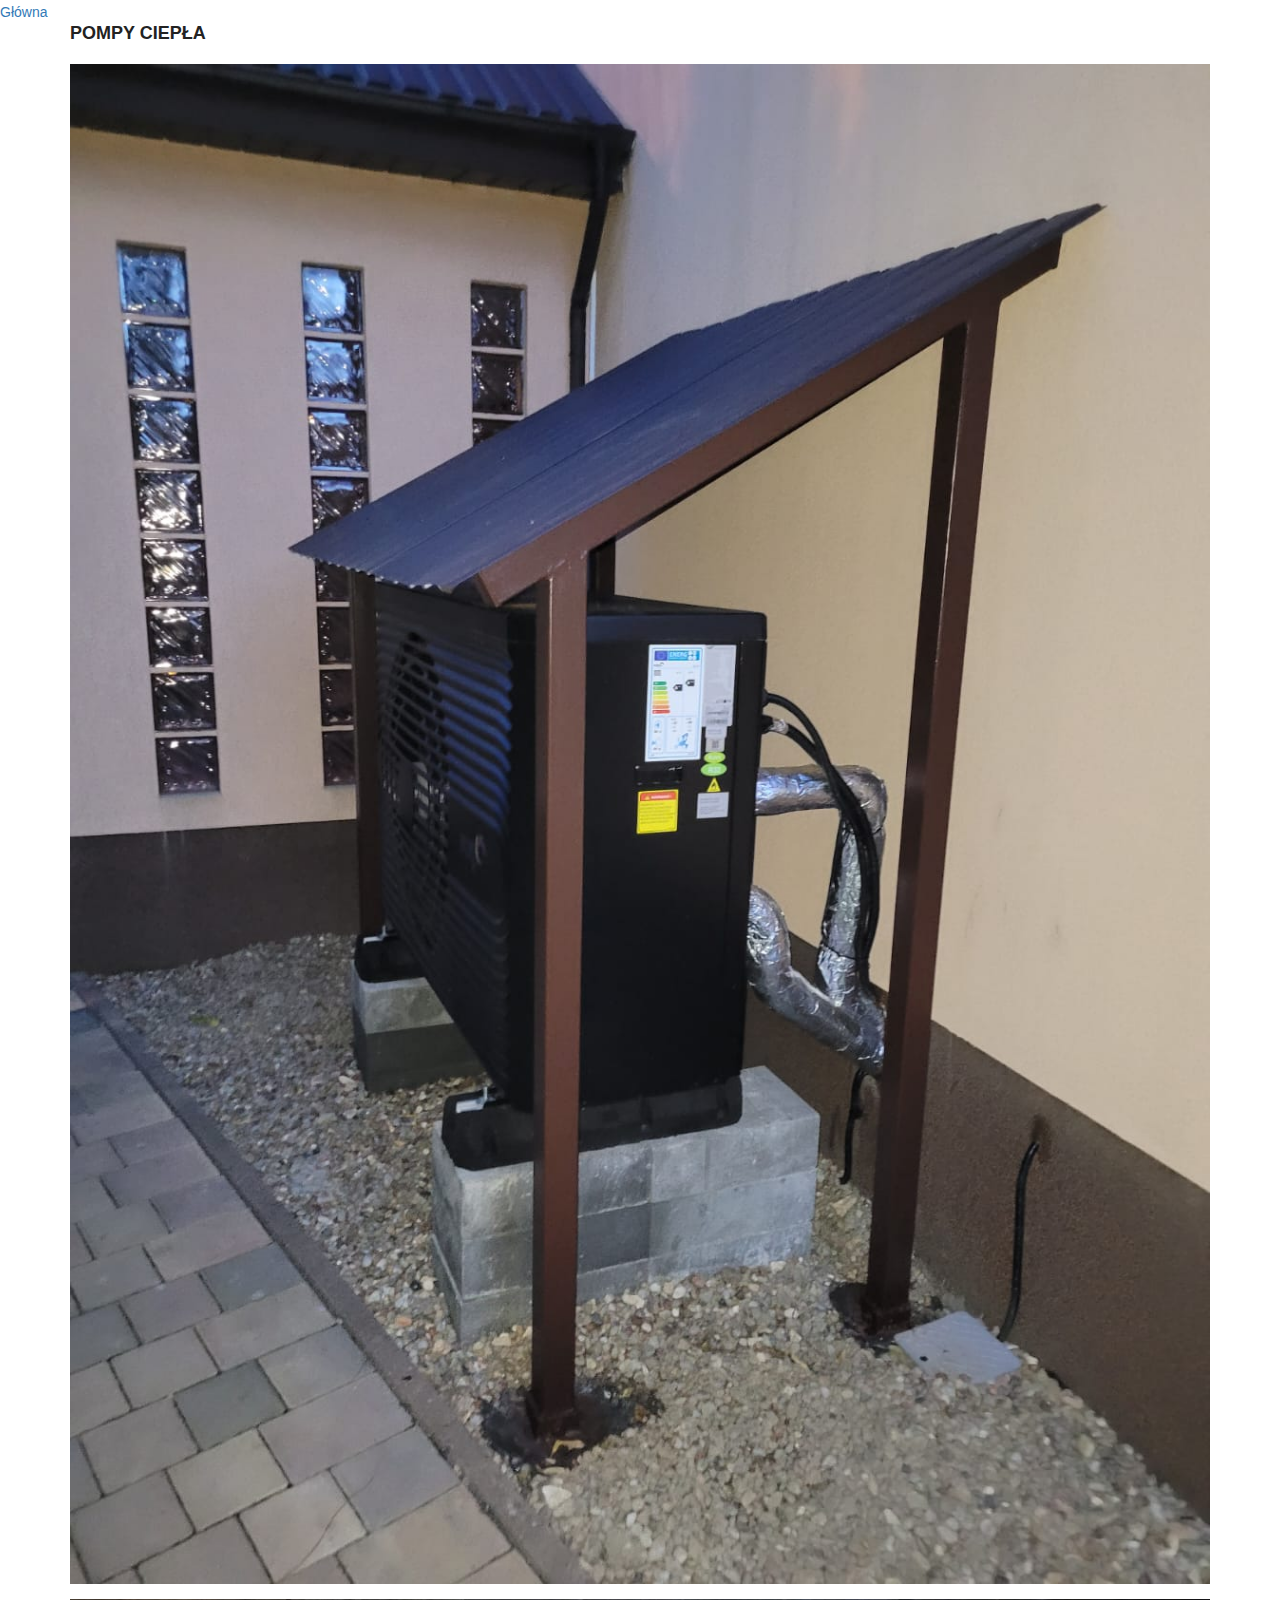
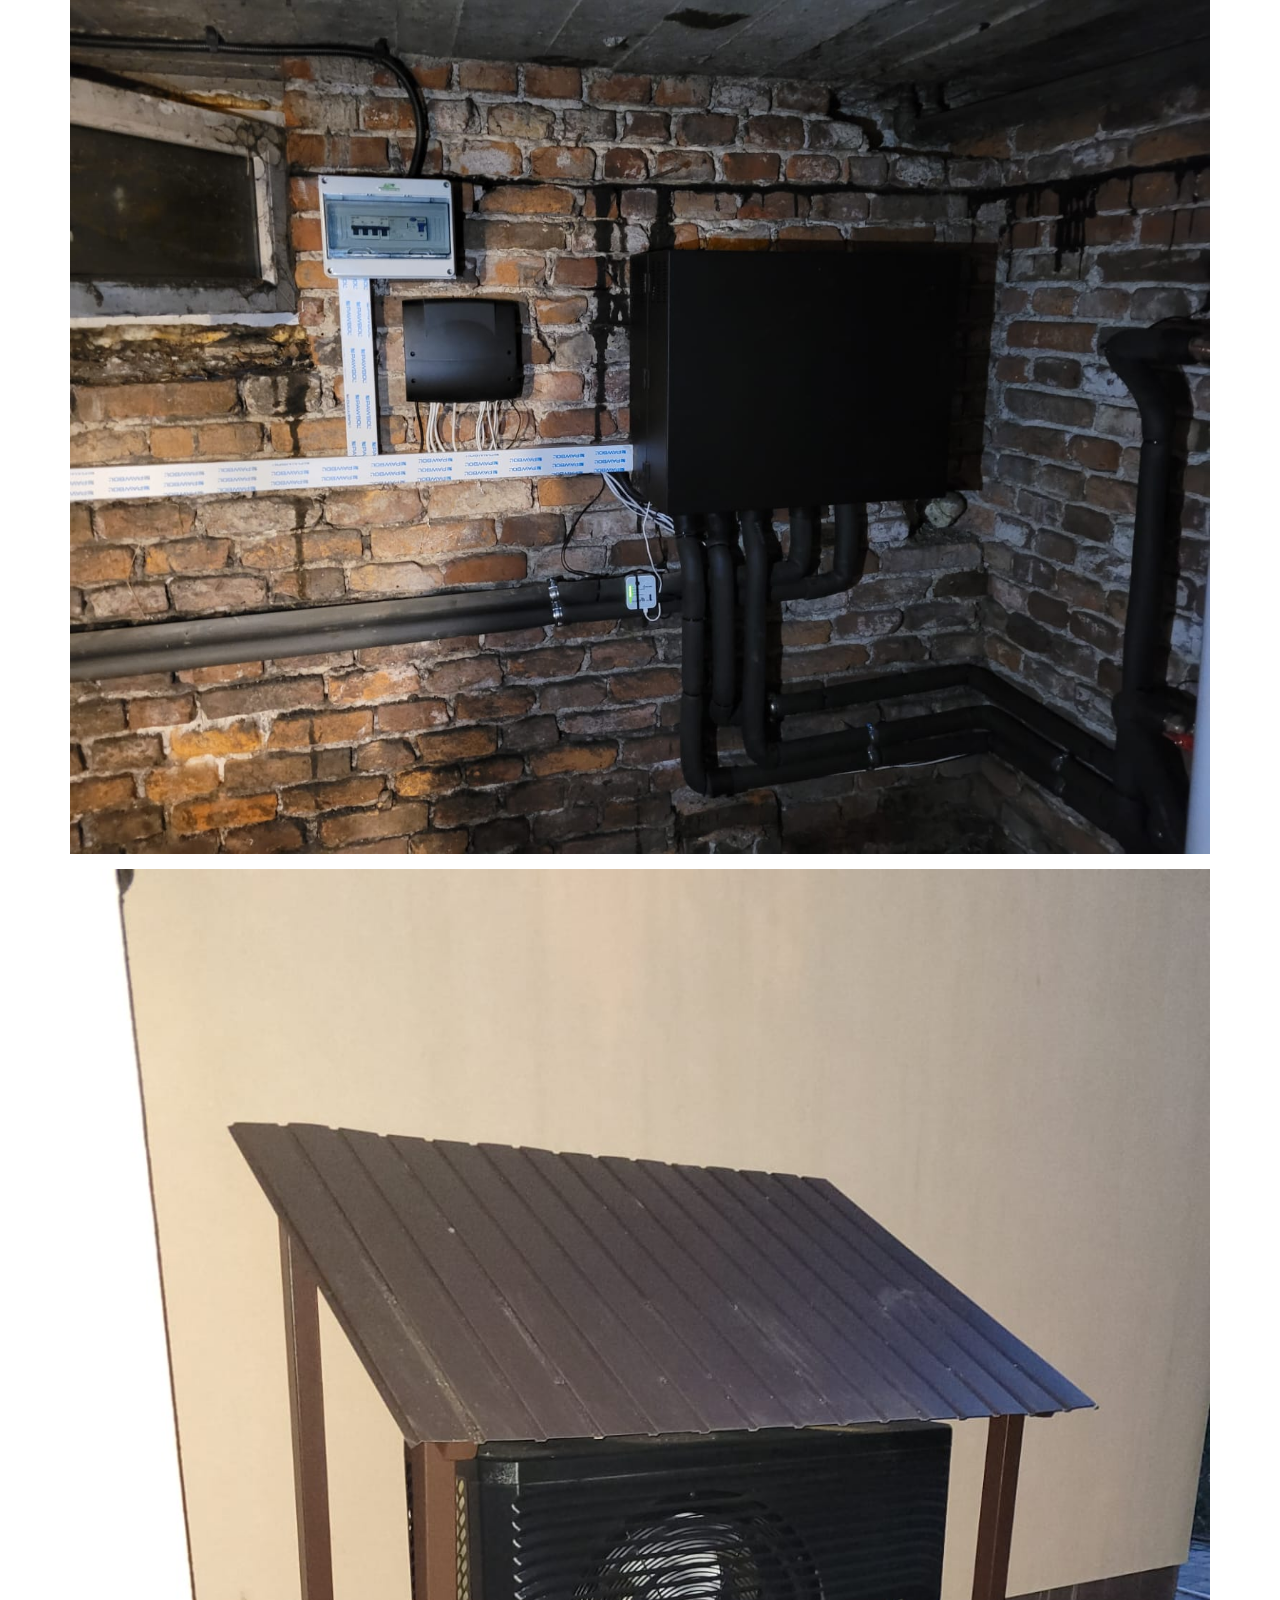
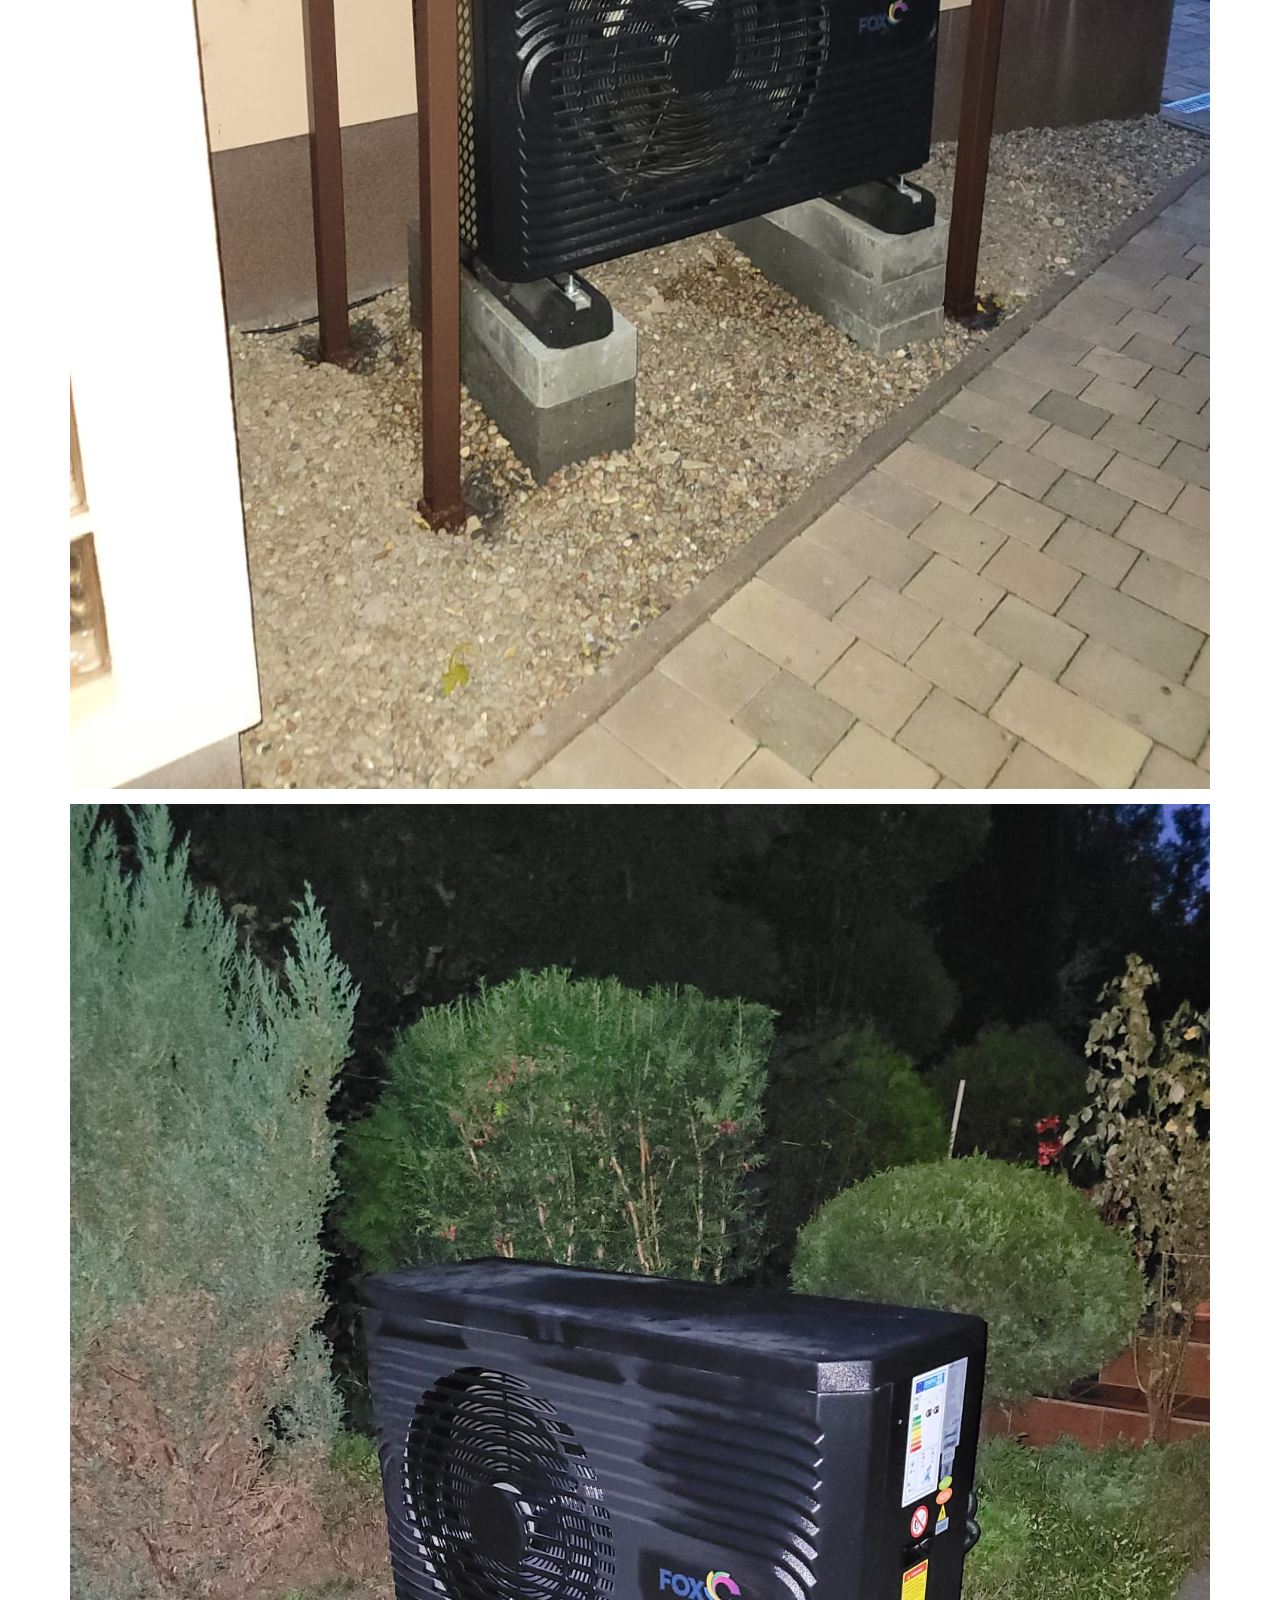
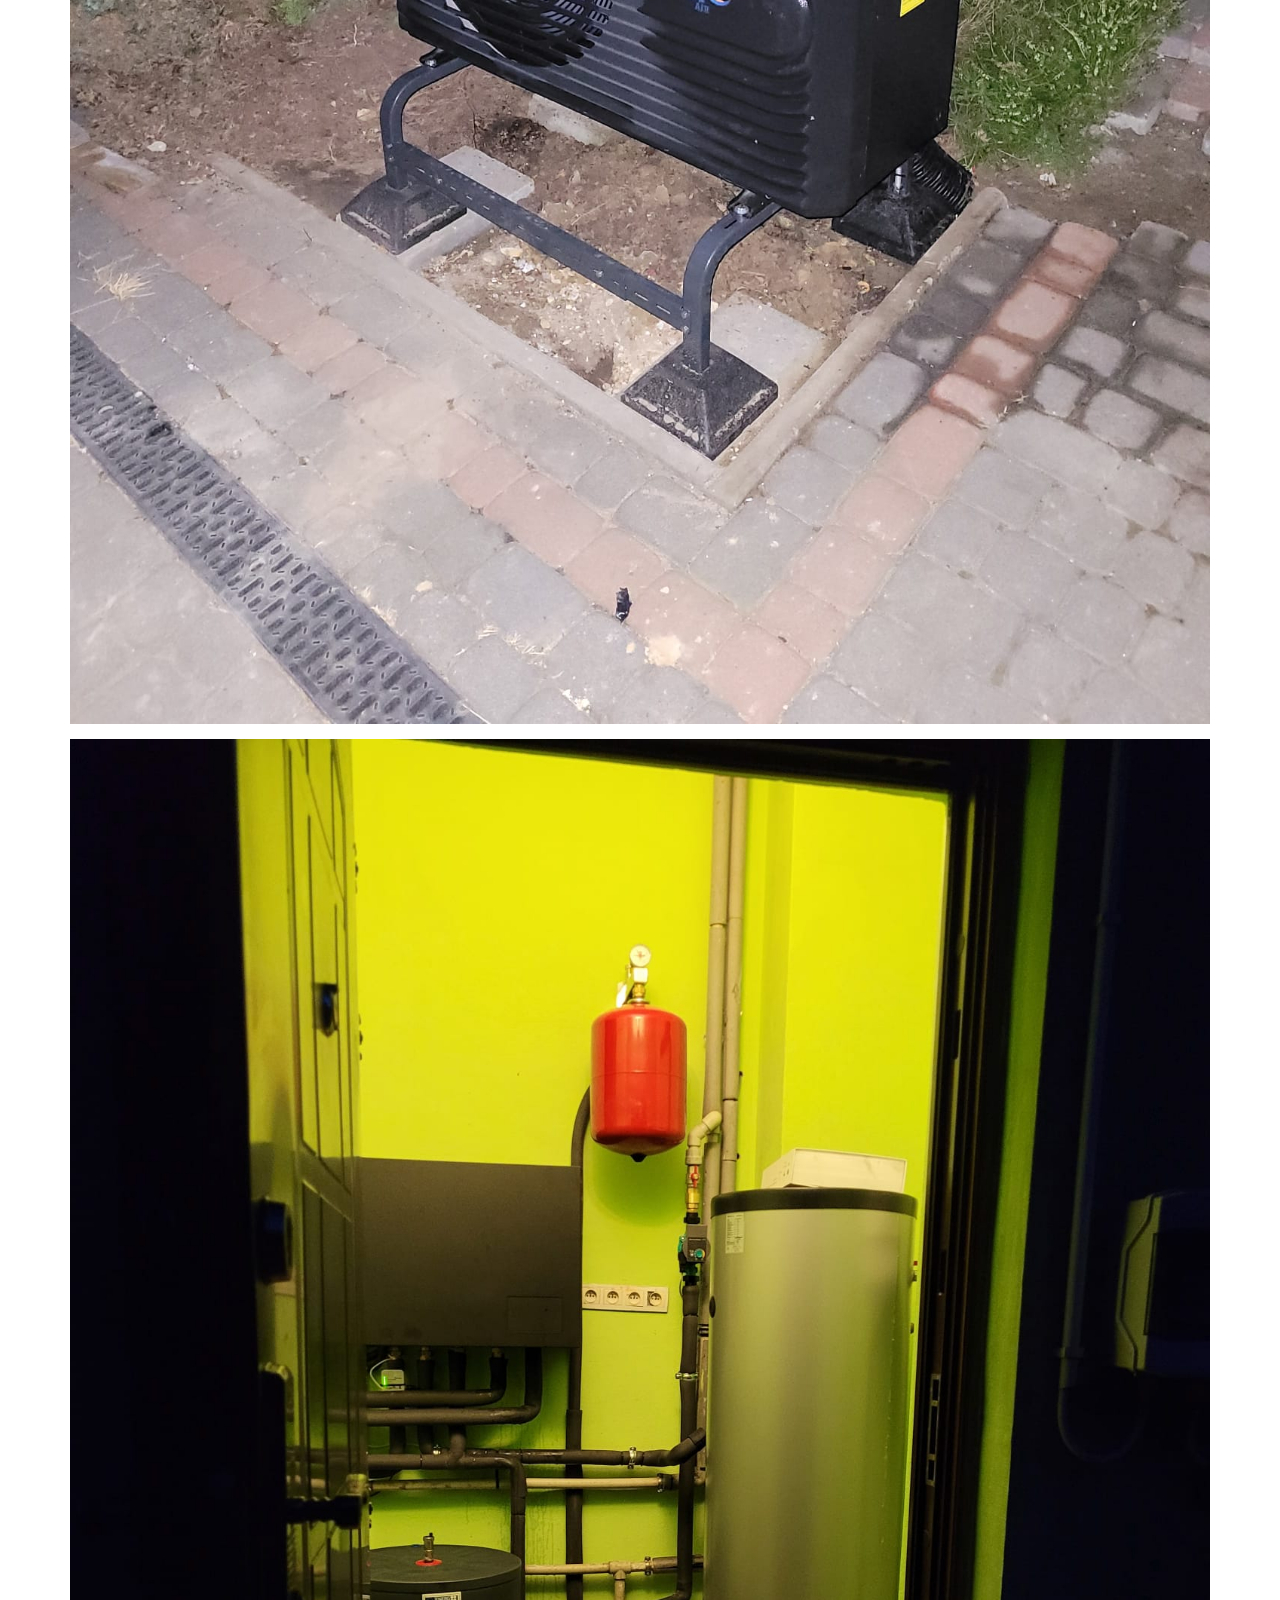
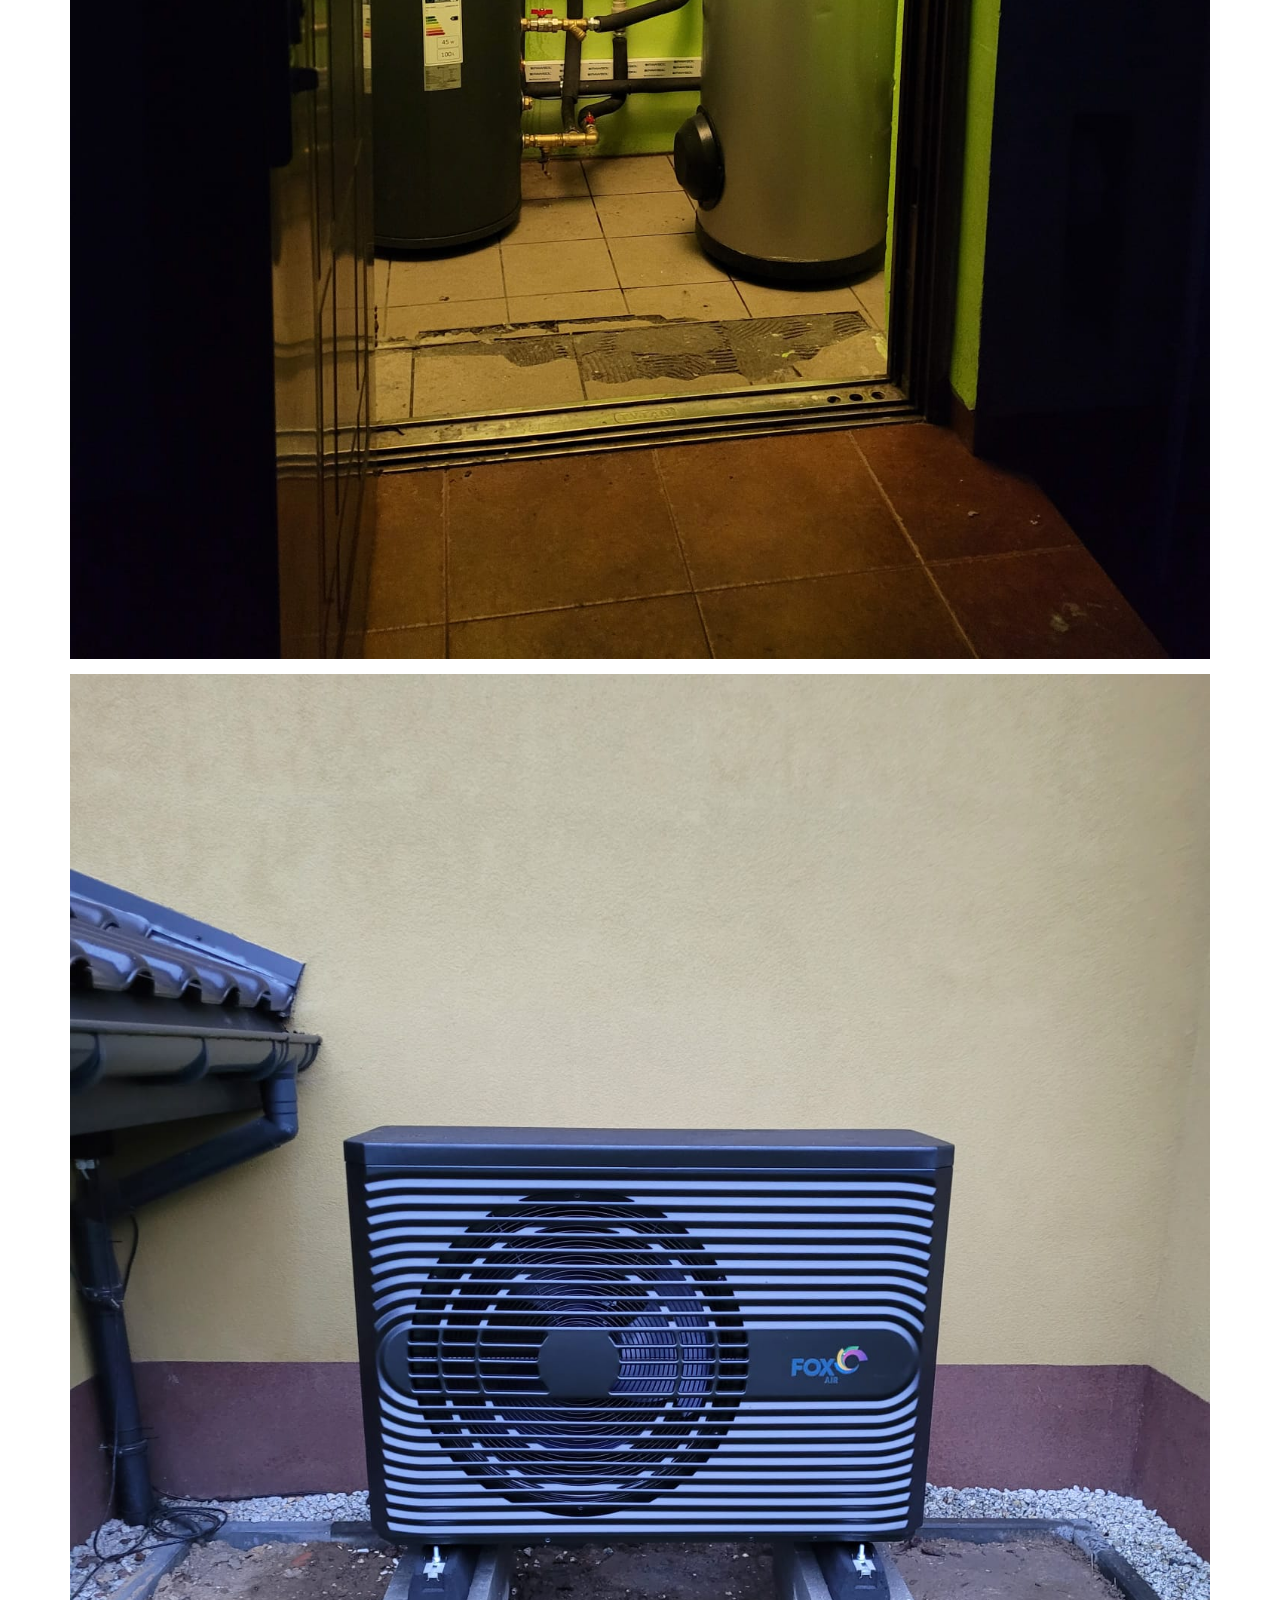
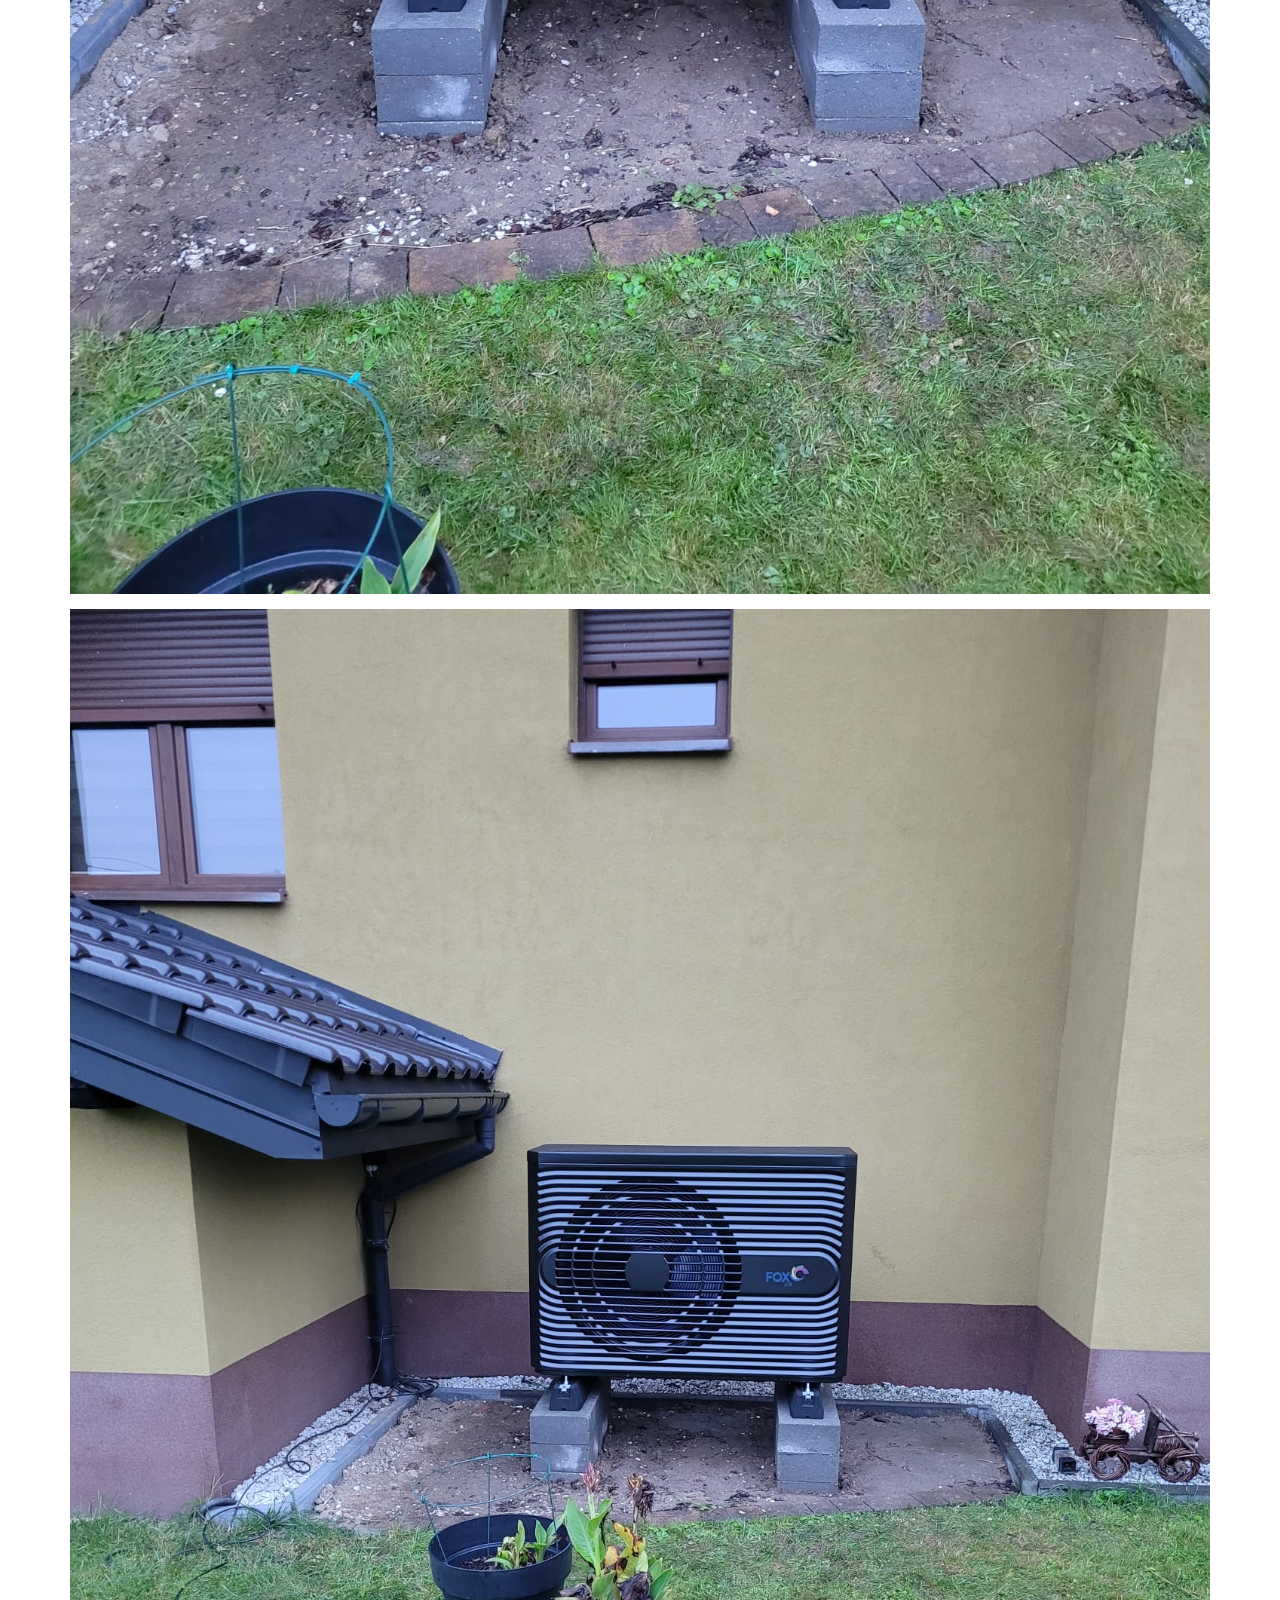
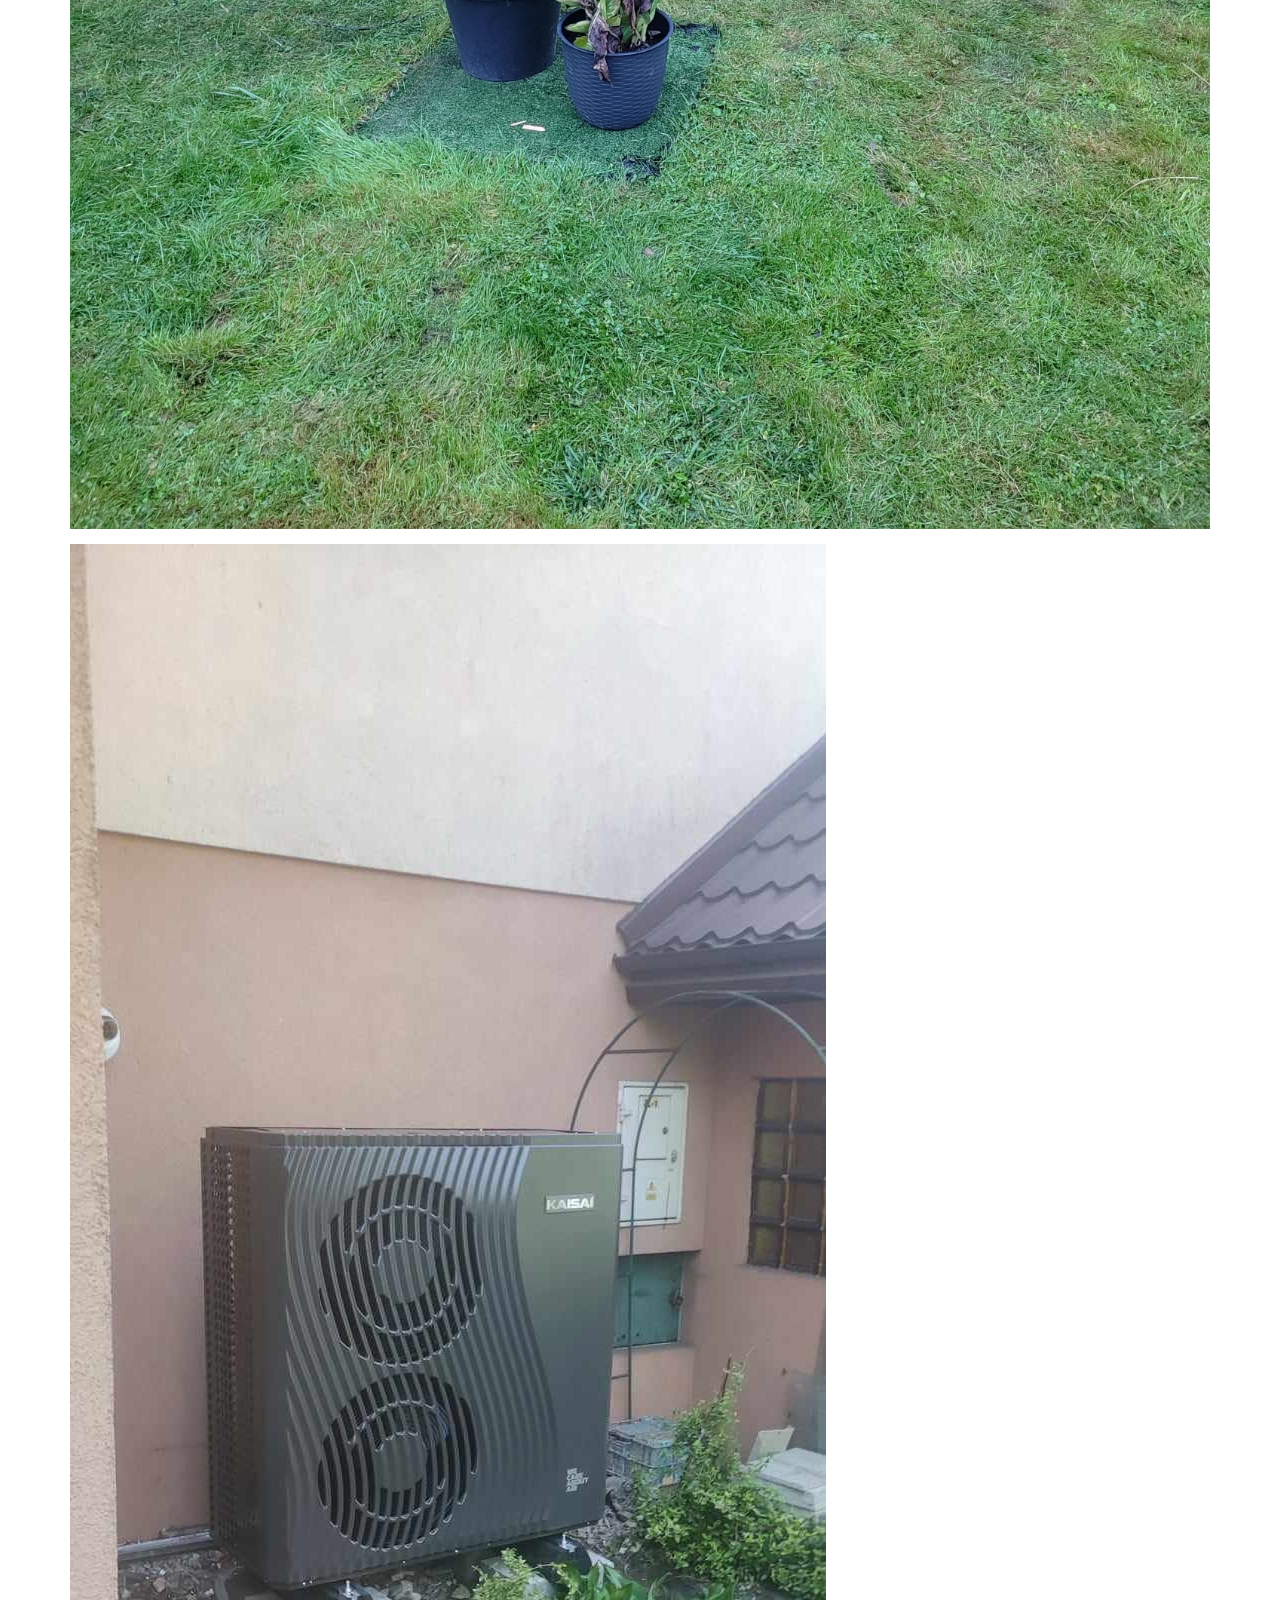
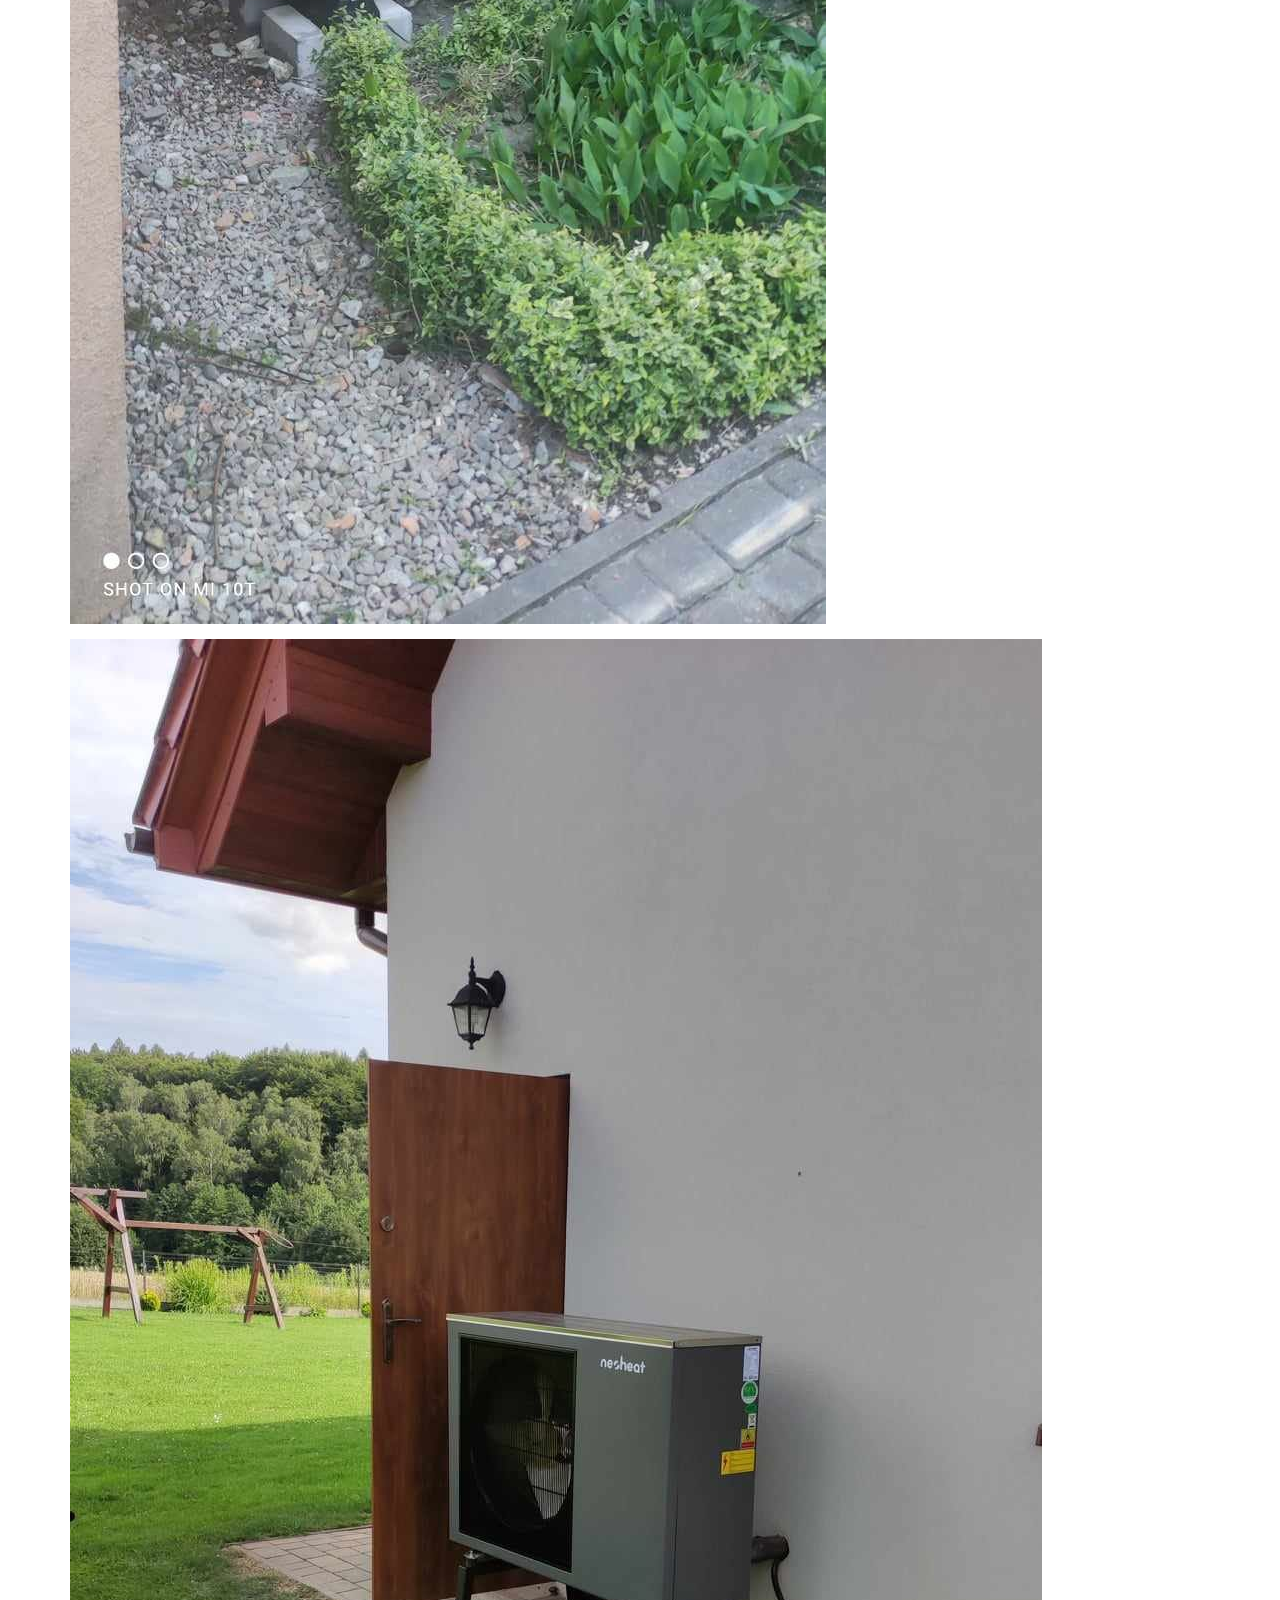
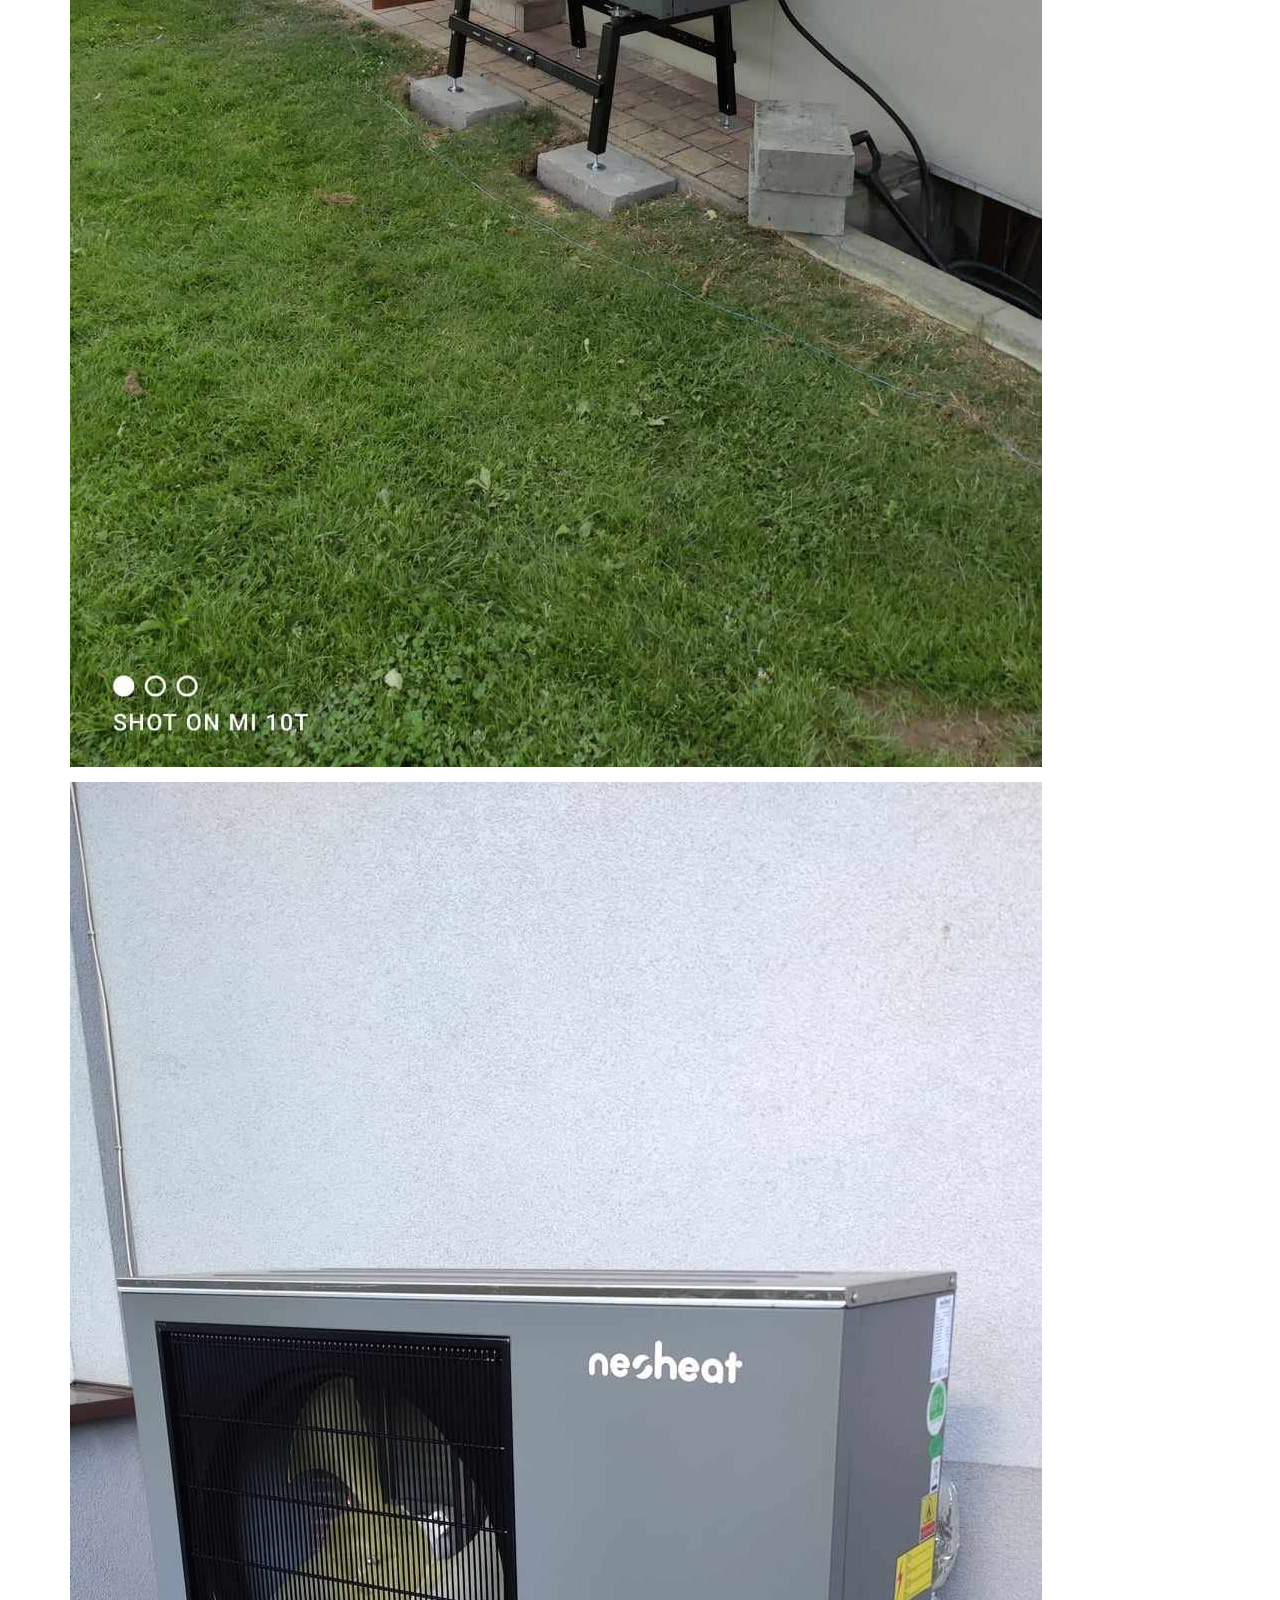
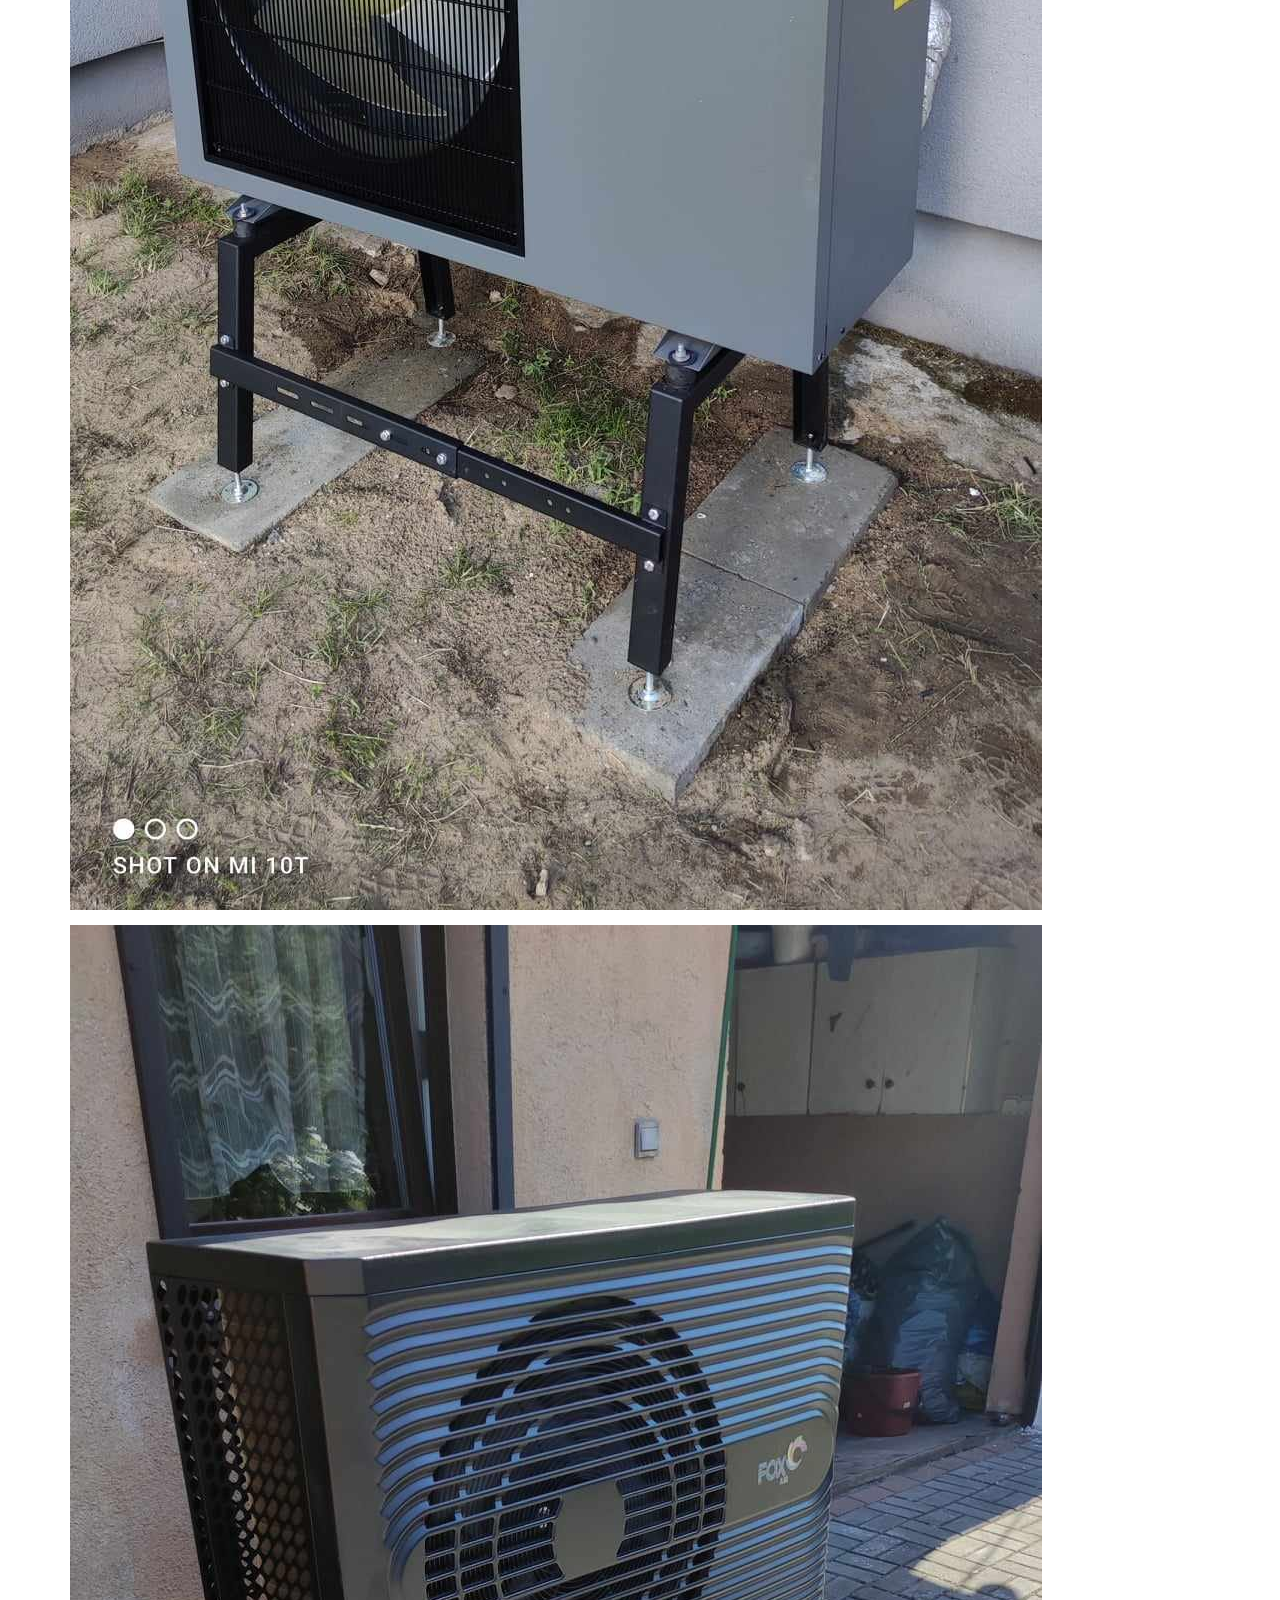
==== commit f81d8d34: "commit" ====
--- a/gallery.html
+++ b/gallery.html
@@ -1,68 +1,68 @@
-<!doctype html>
+<!DOCTYPE html>
 <html>
-<head>
-<meta charset="utf-8">
-<meta name="viewport" content="width=device-width, maximum-scale=1">
-<title>EnergyRR</title>
-<link href="css/bootstrap.min.css" rel="stylesheet" type="text/css">
-<link href="css/style.css" rel="stylesheet" type="text/css"> 
-<link href="css/font-awesome.css" rel="stylesheet" type="text/css"> 
-<link href="css/animate.css" rel="stylesheet" type="text/css">
- 
-<!--[if lt IE 9]>
-    <script src="js/respond-1.1.0.min.js"></script>
-    <script src="js/html5shiv.js"></script>
-    <script src="js/html5element.js"></script>
-<![endif]-->
- 
-</head>
+  <head>
+    <meta charset="utf-8" />
+    <meta name="viewport" content="width=device-width, maximum-scale=1" />
+    <title>EnergyRR</title>
+    <link href="css/bootstrap.min.css" rel="stylesheet" type="text/css" />
+    <link href="css/style.css" rel="stylesheet" type="text/css" />
+    <link href="css/font-awesome.css" rel="stylesheet" type="text/css" />
+    <link href="css/animate.css" rel="stylesheet" type="text/css" />
+
+    <!--[if lt IE 9]>
+      <script src="js/respond-1.1.0.min.js"></script>
+      <script src="js/html5shiv.js"></script>
+      <script src="js/html5element.js"></script>
+    <![endif]-->
+  </head>
   <body>
     <div class="scroll-link gallery-item">
-    <p><a href="index.html">Główna</a></p>
-</div>
-<div class="gallery">
-    <img src="./img/fotowoltaika/fotowol_01.jpg">
-    <img src="./img/fotowoltaika/fotowol_02.jpg">
-    <img src="./img/fotowoltaika/fotowol_03.jpg">
-    <img src="./img/fotowoltaika/fotowol_04.jpg">
-    <img src="./img/fotowoltaika/fotowol_05.jpg">
-    <img src="./img/fotowoltaika/fotowol_06.jpg">
-    <img src="./img/fotowoltaika/fotowol_07.jpg">
-    <img src="./img/fotowoltaika/fotowol_08.jpg">
-    <img src="./img/fotowoltaika/fotowol_09.jpg">
-    <img src="./img/fotowoltaika/fotowol_10.jpg">
-    <img src="./img/fotowoltaika/fotowol_11.jpg">
-    <img src="./img/fotowoltaika/fotowol_12.jpg">
-    <img src="./img/fotowoltaika/fotowol_13.jpg">
-    <img src="./img/fotowoltaika/fotowol_14.jpg">
-    <img src="./img/fotowoltaika/fotowol_15.jpg">
-    <img src="./img/fotowoltaika/fotowol_16.jpg">
-    <img src="./img/fotowoltaika/fotowol_17.jpg">
-    <img src="./img/fotowoltaika/fotowol_18.jpg">
-    <img src="./img/fotowoltaika/fotowol_19.jpg">
-    <img src="./img/fotowoltaika/fotowol_20.jpg">
-    <img src="./img/fotowoltaika/fotowol_21.jpg">
-    <img src="./img/hydraulika/pompyciepla_01.jpg">
-    <img src="./img/hydraulika/pompyciepla_02.jpg">
-    <img src="./img/hydraulika/pompyciepla_03.jpg">
-    <img src="./img/hydraulika/pompyciepla_04.jpg">
-    <img src="./img/hydraulika/pompyciepla_05.jpg">
-    <img src="./img/hydraulika/pompyciepla_06.jpg">
-    <img src="./img/hydraulika/pompyciepla_07.jpg">
-    <img src="./img/hydraulika/pompyciepla_08.jpg">
-    <img src="./img/hydraulika/pompyciepla_09.jpg">
-    <img src="./img/hydraulika/pompyciepla_10.jpg">
-    <img src="./img/hydraulika/pompyciepla_11.jpg">
-    <img src="./img/hydraulika/pompyciepla_12.jpg">
-    <img src="./img/hydraulika/pompyciepla_13.jpg">
-    <img src="./img/hydraulika/pompyciepla_14.jpg">
-    <img src="./img/hydraulika/pompyciepla_15.jpg">
-    <img src="./img/hydraulika/pompyciepla_16.jpg">
-    <img src="./img/hydraulika/pompyciepla_17.jpg">
-    <img src="./img/hydraulika/pompyciepla_18.jpg">
-    <img src="./img/hydraulika/pompyciepla_19.jpg">
-    <img src="./img/hydraulika/pompyciepla_20.jpg">
-</div>
-
+      <p><a href="index.html">Główna</a></p>
+    </div>
+    <div class="gallery">
+      <h3>POMPY CIEPŁA</h3>
+      <img src="./img/hydraulika/pompyciepla_01.jpg" />
+      <img src="./img/hydraulika/pompyciepla_02.jpg" />
+      <img src="./img/hydraulika/pompyciepla_03.jpg" />
+      <img src="./img/hydraulika/pompyciepla_04.jpg" />
+      <img src="./img/hydraulika/pompyciepla_05.jpg" />
+      <img src="./img/hydraulika/pompyciepla_06.jpg" />
+      <img src="./img/hydraulika/pompyciepla_07.jpg" />
+      <img src="./img/hydraulika/pompyciepla_08.jpg" />
+      <img src="./img/hydraulika/pompyciepla_09.jpg" />
+      <img src="./img/hydraulika/pompyciepla_10.jpg" />
+      <img src="./img/hydraulika/pompyciepla_11.jpg" />
+      <img src="./img/hydraulika/pompyciepla_12.jpg" />
+      <img src="./img/hydraulika/pompyciepla_13.jpg" />
+      <img src="./img/hydraulika/pompyciepla_14.jpg" />
+      <img src="./img/hydraulika/pompyciepla_15.jpg" />
+      <img src="./img/hydraulika/pompyciepla_16.jpg" />
+      <img src="./img/hydraulika/pompyciepla_17.jpg" />
+      <img src="./img/hydraulika/pompyciepla_18.jpg" />
+      <img src="./img/hydraulika/pompyciepla_19.jpg" />
+      <img src="./img/hydraulika/pompyciepla_20.jpg" />
+      <h3>FOTOWOLTAIKA</h3>
+      <img src="./img/fotowoltaika/fotowol_01.jpg" />
+      <img src="./img/fotowoltaika/fotowol_02.jpg" />
+      <img src="./img/fotowoltaika/fotowol_03.jpg" />
+      <img src="./img/fotowoltaika/fotowol_04.jpg" />
+      <img src="./img/fotowoltaika/fotowol_05.jpg" />
+      <img src="./img/fotowoltaika/fotowol_06.jpg" />
+      <img src="./img/fotowoltaika/fotowol_07.jpg" />
+      <img src="./img/fotowoltaika/fotowol_08.jpg" />
+      <img src="./img/fotowoltaika/fotowol_09.jpg" />
+      <img src="./img/fotowoltaika/fotowol_10.jpg" />
+      <img src="./img/fotowoltaika/fotowol_11.jpg" />
+      <img src="./img/fotowoltaika/fotowol_12.jpg" />
+      <img src="./img/fotowoltaika/fotowol_13.jpg" />
+      <img src="./img/fotowoltaika/fotowol_14.jpg" />
+      <img src="./img/fotowoltaika/fotowol_15.jpg" />
+      <img src="./img/fotowoltaika/fotowol_16.jpg" />
+      <img src="./img/fotowoltaika/fotowol_17.jpg" />
+      <img src="./img/fotowoltaika/fotowol_18.jpg" />
+      <img src="./img/fotowoltaika/fotowol_19.jpg" />
+      <img src="./img/fotowoltaika/fotowol_20.jpg" />
+      <img src="./img/fotowoltaika/fotowol_21.jpg" />
+    </div>
   </body>
-</html>+</html>
--- a/css/style.css
+++ b/css/style.css
@@ -236,7 +236,7 @@
 }
 
 .top_left_cont {
-    padding: 110px 0;
+    padding: 110px 10px;
 }
 
 .top_left_cont h3 {
@@ -840,11 +840,12 @@
 
     width: 50px;
     height: 50px;
-    bottom: 40px;
     color: #FFF;
     text-align: center;
     font-size: 30px;
     margin-left: 25px;
+    margin-top: 0;
+    margin-bottom: 20px;
     z-index: 100; 
 }
  
@@ -1663,4 +1664,7 @@
     margin-right: auto;
   }
   
-  +  .fotowol_07 {
+    margin: 0;
+    padding: 0;
+  }